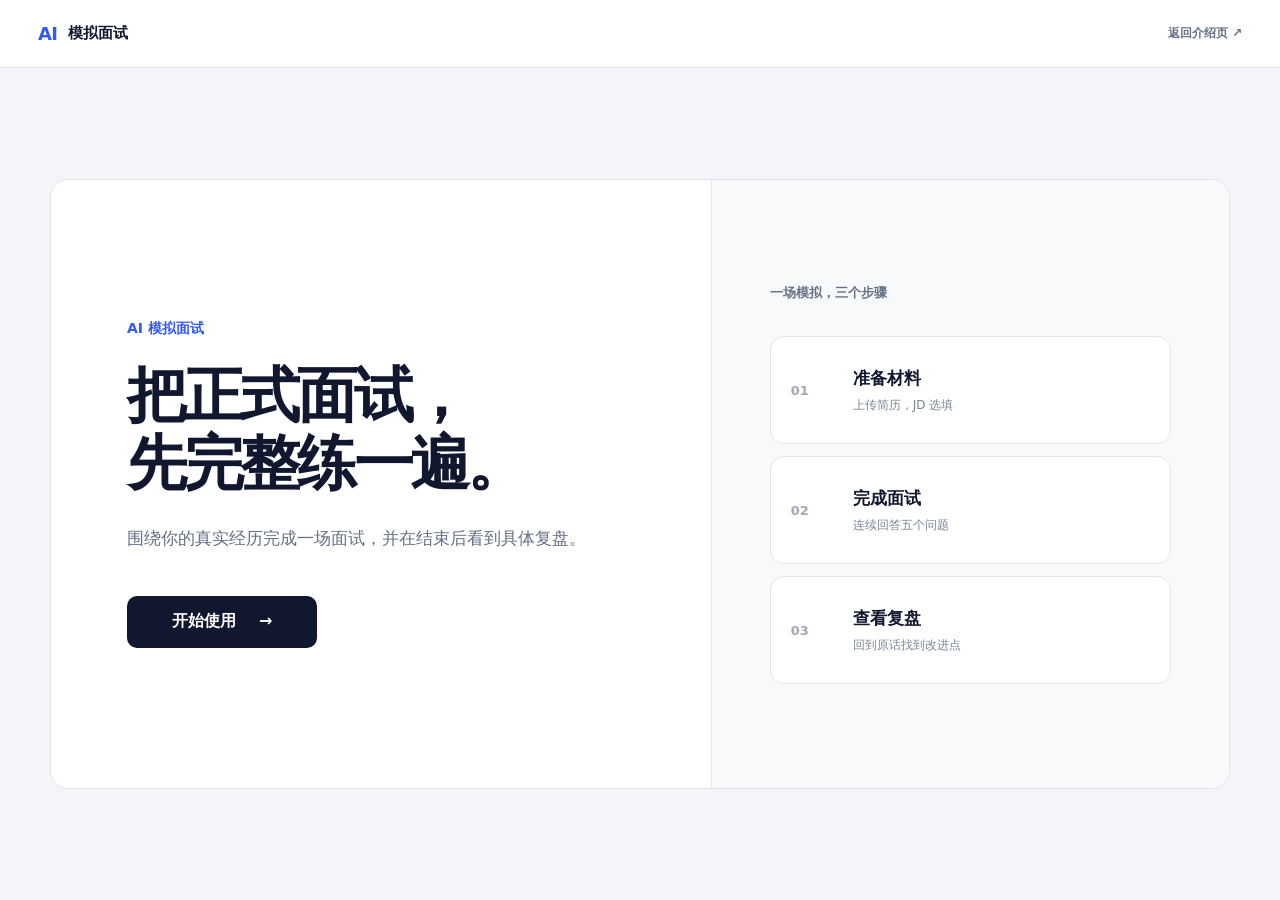
==== app.html @ bf330c77 "Add live Doubao voice interview" ====
<!doctype html>
<html lang="zh-CN">
<head>
  <meta charset="UTF-8" />
  <meta name="viewport" content="width=device-width, initial-scale=1.0" />
  <meta name="description" content="上传简历，完成一场轻量 AI 模拟面试，并获得基于回答原话的复盘。" />
  <title>开始模拟面试｜AI 模拟面试</title>
  <link rel="icon" type="image/png" href="design-assets/app-icons/brand-eye-image2-v1.png" />
  <link rel="stylesheet" href="app.css?v=20260806-6" />
</head>
<body>
  <main class="app-shell" data-stage="home">
    <header class="app-header">
      <a class="app-brand" href="index.html"><span class="brand-ai">AI</span>模拟面试</a>
      <div class="stage-progress" aria-label="面试流程">
        <span class="is-active" data-progress="prepare"><i>1</i>准备材料</span>
        <b></b><span data-progress="interview"><i>2</i>开始面试</span>
        <b></b><span data-progress="report"><i>3</i>查看复盘</span>
      </div>
      <a class="header-exit" href="index.html">返回介绍页 ↗</a>
    </header>

    <section class="app-stage home-stage is-active" id="home-stage" aria-labelledby="home-title">
      <div class="home-workspace">
        <div class="home-copy">
          <p class="home-eyebrow">AI 模拟面试</p>
          <h1 id="home-title">把正式面试，<br />先完整练一遍。</h1>
          <p>围绕你的真实经历完成一场面试，并在结束后看到具体复盘。</p>
          <button class="home-primary" id="enter-app" type="button">开始使用 <span>→</span></button>
        </div>
        <aside class="home-summary" aria-label="使用流程">
          <p>一场模拟，三个步骤</p>
          <ol>
            <li><b>01</b><span><strong>准备材料</strong>上传简历，JD 选填</span></li>
            <li><b>02</b><span><strong>完成面试</strong>连续回答五个问题</span></li>
            <li><b>03</b><span><strong>查看复盘</strong>回到原话找到改进点</span></li>
          </ol>
        </aside>
      </div>
    </section>

    <section class="app-stage prepare-stage" id="prepare-stage" aria-labelledby="prepare-title" hidden>
      <header class="prepare-heading">
        <p class="prepare-step">准备材料</p>
        <h1 id="prepare-title">上传简历和岗位要求</h1>
        <p>简历必传，岗位要求选传</p>
      </header>
      <div class="material-panel">
        <div class="material-row">
        <div class="material-card required" data-upload-card="resume">
          <div class="material-type resume-type" aria-hidden="true">R</div>
          <div class="material-copy"><span>必传</span><h2>你的简历</h2><p>支持 PDF、DOC、DOCX，最大 10MB</p></div>
          <label class="upload-action" for="resume-input">上传简历</label>
          <input id="resume-input" type="file" accept=".pdf,.doc,.docx" hidden />
          <div class="file-state" data-file-state="resume" hidden><strong></strong><button type="button" data-remove="resume">重新上传</button></div>
        </div>
        <div class="material-card optional" data-upload-card="jd">
          <div class="material-type jd-type" aria-hidden="true">JD</div>
          <div class="material-copy"><span>选传</span><h2>岗位要求</h2><p>没有 JD 也可以开始通用经历面试</p></div>
          <label class="upload-action secondary" for="jd-input">上传 JD</label>
          <input id="jd-input" type="file" accept=".pdf,.doc,.docx,.txt" hidden />
          <div class="file-state" data-file-state="jd" hidden><strong></strong><button type="button" data-remove="jd">重新上传</button></div>
        </div>
        </div>
        <div class="duration-note">预计 10–15 分钟 · 请按真实情况独立作答</div>
        <button class="primary-action" id="start-interview" type="button">开始我的模拟面试 <span>→</span></button>
      </div>
    </section>

    <section class="app-stage interview-stage" id="interview-stage" aria-labelledby="question-title" hidden>
      <div class="interview-topbar"><div><span class="live-dot"></span>模拟面试进行中</div><strong id="interview-clock">00:00</strong><button type="button" class="text-button" id="quit-interview">结束面试</button></div>

      <div class="interview-layout">
        <section class="camera-panel">
          <video id="camera-preview" autoplay muted playsinline></video>
          <div class="camera-fallback" id="camera-fallback"><p>镜头画面只在本地显示</p></div>
          <div class="camera-status"><span id="camera-label">摄像头待连接</span><b id="answer-clock">00:00</b></div>
        </section>

        <aside class="question-panel">
          <div class="ai-interviewer-label"><img src="design-assets/app-icons/ai-interviewer-image2-v1.png" alt="" /><b>AI 面试官</b></div>
          <div class="question-meta"><span id="question-progress">正在连接面试官</span><em id="question-kind">真实语音面试</em></div>
          <h1 id="question-title">面试官即将开始提问。</h1>
          <p class="question-hint" id="question-hint">听到问题后直接开口，面试官会根据你的回答继续追问。</p>
          <div class="voice-state" id="voice-state"><span class="voice-orb" aria-hidden="true"></span><div><b id="voice-state-title">正在建立语音连接</b><p id="voice-transcript">你的回答会在这里实时显示</p></div></div>
          <label class="answer-box voice-fallback" for="answer-input" hidden><span>你的回答</span><textarea id="answer-input" rows="5"></textarea></label>
          <div class="answer-actions">
            <button type="button" class="mic-button is-listening" id="speech-button" disabled><img class="speech-icon" src="design-assets/app-icons/waveform-image2-v1.png" alt="" />麦克风已开启</button>
            <button type="button" class="next-button" id="next-question">结束面试并查看复盘 →</button>
          </div>
        </aside>
      </div>
    </section>

    <section class="app-stage report-stage" id="report-stage" aria-labelledby="report-title" hidden>
      <header class="report-heading"><div><h1 id="report-title">本次模拟面试复盘</h1><p>产品岗位 · 面试时长 <span id="report-duration">10:00</span> · <b>✓ 已完成</b></p></div><a href="index.html">返回首页</a></header>

      <div class="report-grid">
        <section class="overall-score"><span>综合表现</span><strong id="overall-score">78</strong><em id="overall-evidence">证据等级：待生成</em></section>
        <section class="score-card"><span>表达清晰度</span><strong id="clarity-score">82</strong><p id="clarity-note">核心信息基本完整。</p></section>
        <section class="score-card"><span>经历匹配度</span><strong id="match-score">76</strong><p id="match-note">经历与岗位有连接。</p></section>
        <section class="score-card"><span>回答结构</span><strong id="structure-score">74</strong><p id="structure-note">结论可以再提前。</p></section>

        <section class="ability-card"><h2>能力维度</h2><div class="dimension-list" id="dimension-list"><p>正在整理六项能力证据…</p></div></section>

        <section class="evidence-card">
          <div class="card-title"><span>问题 2：选一个你最有代表性的项目，说说你具体负责了什么？</span></div>
          <b class="answer-caption">你的回答</b>
          <blockquote id="evidence-quote">“我在项目里主要负责……”</blockquote>
          <b class="review-caption">面试官复盘</b><p class="review-copy" id="review-copy">你的回答思路清晰，能够说明自己在项目中的核心职责。建议继续补充具体挑战和结果数据。</p>
        </section>

        <section class="summary-card good"><b>答得好的</b><p id="good-point">你说明了自己承担的主要任务。</p></section>
        <section class="summary-card improve"><b>需要补充</b><p id="improve-point">加入结果数字，让贡献更可信。</p></section>
        <section class="summary-card next"><b>下一轮先练</b><p id="next-focus">先说结论，再补充行动和结果。</p></section>
        <button class="primary-action report-restart" id="restart-interview" type="button">再练一次 →</button>
      </div>
    </section>

    <div class="modal-backdrop" id="resume-modal" hidden>
      <section class="app-modal" role="dialog" aria-modal="true" aria-labelledby="resume-modal-title">
        <div class="modal-mark"><img src="design-assets/app-icons/warning-image2-v1.png" alt="" /></div><p>还差一份必需材料</p><h2 id="resume-modal-title">请先上传你的简历</h2><span>简历决定这场面试会围绕哪些经历来问。JD 可以稍后再补。</span>
        <div><button type="button" class="modal-secondary" data-close-modal>暂不上传</button><label class="modal-primary" for="resume-input">去上传简历</label></div>
      </section>
    </div>

    <div class="modal-backdrop" id="device-modal" hidden>
      <section class="app-modal device-modal" role="dialog" aria-modal="true" aria-labelledby="device-modal-title">
        <div class="modal-mark device"><img src="design-assets/app-icons/ai-interviewer-image2-v1.png" alt="" /></div><p>进入面试前</p><h2 id="device-modal-title">确认摄像头和麦克风</h2><span id="device-message">允许浏览器使用设备后，就可以像正式面试一样开始。</span>
        <div class="device-actions"><button type="button" class="modal-primary" id="enable-device">检查并开始</button></div>
      </section>
    </div>

    <div class="generating-layer" id="generating-layer" hidden><img class="generating-image" src="design-assets/app-icons/ai-interviewer-image2-v1.png" alt="" /><p>正在从你的回答里整理复盘</p><span>先找到最影响结果的一处</span></div>
  </main>
  <script src="realtime.js?v=20260806-1"></script>
  <script src="app.js?v=20260806-7"></script>
</body>
</html>
---- app.css ----
:root {
  --paper:#fffdf8;--cream:#f7f3ea;--navy:#10172e;--muted:#68738d;
  --blue:#3159f5;--sky:#55a7ff;--violet:#6548f5;--orange:#ff713d;
  --sun:#ffca33;--green:#13b66f;--mint:#48d0a2;--line:rgba(16,23,46,.11);
  --ease:cubic-bezier(.18,.82,.22,1);
}
*{box-sizing:border-box}
html,body{margin:0;min-height:100%;font-family:"PingFang SC","Microsoft YaHei",system-ui,sans-serif;color:var(--navy);background:var(--cream)}
button,input,textarea{font:inherit}.app-shell{position:relative;min-height:100svh;overflow:hidden;background-color:var(--cream)}
.app-shell:before{content:"";position:fixed;z-index:0;inset:0;background:center/cover no-repeat;transition:opacity .6s ease}
.app-shell[data-stage=prepare]:before{background-image:url("design-assets/app-environments/preparation-environment-v1.png")}
.app-shell[data-stage=interview]:before{background-image:url("design-assets/app-environments/interview-environment-v1.png")}
.app-shell[data-stage=report]:before{background-image:url("design-assets/app-environments/report-environment-v1.png")}
.app-header{position:relative;z-index:20;width:min(94%,1320px);height:72px;margin:16px auto 0;padding:0 20px 0 24px;display:grid;grid-template-columns:1fr auto 1fr;align-items:center;border:1px solid rgba(255,255,255,.8);border-radius:24px;background:rgba(255,253,248,.9);box-shadow:0 15px 44px rgba(16,23,46,.10);backdrop-filter:blur(18px)}
.app-brand{display:flex;align-items:center;gap:11px;color:var(--navy);font-size:15px;font-weight:850;text-decoration:none}.brand-eye{position:relative;width:29px;height:20px;border:2px solid var(--navy);border-radius:50%;background:#fff}.brand-eye:after{content:"";position:absolute;left:10px;top:4px;width:8px;height:8px;border-radius:50%;background:var(--navy)}
.stage-progress{display:flex;align-items:center;gap:10px}.stage-progress span{display:flex;align-items:center;gap:7px;color:#8a92a5;font-size:12px;font-weight:750;transition:.25s ease}.stage-progress i{width:25px;height:25px;display:grid;place-items:center;border:1px solid #dfe3eb;border-radius:50%;background:#fff;font-size:10px;font-style:normal}.stage-progress b{width:54px;height:1px;background:#d8dce5}.stage-progress span.is-active{color:var(--blue)}.stage-progress span.is-active i{border-color:var(--blue);background:var(--blue);color:#fff}.header-exit{justify-self:end;color:#4f5870;font-size:12px;font-weight:750;text-decoration:none}
.app-stage{position:relative;z-index:2;width:min(92%,1220px);margin:0 auto;animation:stage-in .58s var(--ease) both}.app-stage[hidden]{display:none}.stage-kicker{margin:0;color:var(--blue);font-size:13px;font-weight:850;letter-spacing:.1em}.prepare-stage{min-height:calc(100svh - 88px);padding:74px 0 50px;display:grid;grid-template-columns:.9fr 1.1fr;align-items:center;gap:58px}.prepare-heading{padding-left:24px;transform:translateY(-22px)}.prepare-heading h1{margin:16px 0 22px;font-size:clamp(48px,4.6vw,66px);line-height:1.04;letter-spacing:-.07em}.prepare-heading>p:last-child{max-width:470px;margin:0;color:#59657c;font-size:17px;line-height:1.8}
.material-panel{padding:34px;border:1.5px solid var(--navy);border-radius:36px;background:rgba(255,253,248,.92);box-shadow:14px 16px 0 rgba(16,23,46,.10),0 30px 80px rgba(29,45,95,.12);backdrop-filter:blur(18px)}
.material-card{position:relative;min-height:130px;padding:23px 22px;display:grid;grid-template-columns:62px 1fr auto;align-items:center;gap:18px;border:1px solid var(--line);border-radius:24px;background:#fff;transition:.25s var(--ease)}.material-card:hover{transform:translateY(-2px);box-shadow:0 14px 35px rgba(35,55,105,.08)}.material-card.has-file{border-color:rgba(19,182,111,.42);background:#f7fffb}.material-icon{width:60px;height:60px;display:grid;place-items:center;border-radius:18px;font-weight:900}.resume-icon{background:linear-gradient(135deg,#e9efff,#d9e4ff);color:var(--blue);font-size:25px}.jd-icon{background:linear-gradient(135deg,#fff0e5,#ffe0d1);color:var(--orange);font-size:17px}.material-copy span{display:inline-flex;margin-bottom:5px;padding:3px 7px;border-radius:999px;background:#eaf0ff;color:var(--blue);font-size:9px;font-weight:850}.optional .material-copy span{background:#fff0e5;color:var(--orange)}.material-copy h2{margin:0 0 5px;font-size:21px}.material-copy p{margin:0;color:#81899c;font-size:12px}.upload-action{padding:11px 16px;border-radius:12px;background:var(--blue);color:#fff;font-size:12px;font-weight:800;cursor:pointer}.upload-action.secondary{border:1px solid rgba(49,89,245,.2);background:#fff;color:var(--blue)}.file-state{grid-column:2/4;align-items:center;justify-content:space-between;padding:11px 13px;border-radius:12px;background:#effaf5;color:#367158;font-size:12px}.file-state:not([hidden]){display:flex}.file-state strong{max-width:70%;overflow:hidden;text-overflow:ellipsis;white-space:nowrap}.file-state button{border:0;background:none;color:var(--blue);font-size:11px;font-weight:750;cursor:pointer}.material-join{height:36px;display:grid;grid-template-columns:1fr auto 1fr;align-items:center;gap:13px;color:#9ba2b1}.material-join i{height:1px;background:#e0e3e9}.material-join span{font-weight:800}.primary-action{width:100%;min-height:56px;margin-top:27px;border:0;border-radius:17px;background:linear-gradient(115deg,var(--blue),var(--violet));color:#fff;box-shadow:0 15px 32px rgba(49,89,245,.25);font-size:15px;font-weight:850;cursor:pointer;transition:.25s var(--ease)}.primary-action:hover{transform:translateY(-2px);box-shadow:0 19px 38px rgba(49,89,245,.31)}.primary-action span{margin-left:8px}.privacy-note{text-align:center;margin:13px 0 0;color:#8991a2;font-size:11px}
.interview-stage{min-height:calc(100svh - 88px);padding:34px 0 44px;color:#fff}.interview-topbar{height:58px;padding:0 20px;display:grid;grid-template-columns:1fr auto 1fr;align-items:center;border:1px solid rgba(255,255,255,.13);border-radius:18px;background:rgba(16,23,46,.68);backdrop-filter:blur(15px)}.interview-topbar>div{font-size:12px;font-weight:750}.live-dot{display:inline-block;width:8px;height:8px;margin-right:8px;border-radius:50%;background:var(--mint);box-shadow:0 0 0 5px rgba(72,208,162,.12)}.interview-topbar strong{font-size:18px;letter-spacing:.06em}.text-button{justify-self:end;border:0;background:none;color:#bec8df;font-size:12px;cursor:pointer}.interview-layout{margin-top:22px;display:grid;grid-template-columns:1.1fr .9fr;gap:22px}.camera-panel,.question-panel{min-height:650px;border:1px solid rgba(255,255,255,.15);border-radius:30px;overflow:hidden;backdrop-filter:blur(18px)}.camera-panel{position:relative;background:rgba(6,13,36,.76)}.camera-panel video{position:absolute;inset:0;width:100%;height:100%;object-fit:cover;transform:scaleX(-1)}.camera-fallback{position:absolute;inset:0;display:grid;place-content:center;justify-items:center;gap:20px;background:radial-gradient(circle at 50% 42%,rgba(49,89,245,.34),transparent 28%)}.camera-fallback[hidden]{display:none}.avatar-eye{position:relative;width:130px;height:88px;border:5px solid #fff;border-radius:50%;background:#fff}.avatar-eye:after{content:"";position:absolute;left:53px;top:22px;width:43px;height:43px;border-radius:50%;background:var(--navy)}.camera-fallback p{color:#aebbd7;font-size:12px}.camera-status{position:absolute;left:18px;right:18px;bottom:18px;padding:14px 17px;display:flex;justify-content:space-between;border:1px solid rgba(255,255,255,.15);border-radius:15px;background:rgba(10,19,45,.72);font-size:12px}.camera-status b{color:var(--sun)}.question-panel{padding:35px;background:rgba(255,253,248,.96);color:var(--navy)}.question-meta{display:flex;align-items:center;justify-content:space-between}.question-meta span{padding:7px 10px;border-radius:9px;background:#eaf0ff;color:var(--blue);font-size:11px;font-weight:800}.question-meta em{color:var(--violet);font-size:11px;font-style:normal;font-weight:750}.question-panel>h1{margin:28px 0 12px;font-size:clamp(27px,2.5vw,38px);line-height:1.25;letter-spacing:-.04em}.question-hint{margin:0 0 26px;color:#7b8498;font-size:13px;line-height:1.65}.answer-box{display:block;padding:17px;border:1px solid #e0e5f0;border-radius:18px;background:#fff}.answer-box>span{display:block;margin-bottom:8px;color:#717b91;font-size:11px;font-weight:750}.answer-box textarea{width:100%;resize:none;border:0;outline:0;color:var(--navy);font-size:14px;line-height:1.7}.answer-actions{margin-top:18px;display:grid;grid-template-columns:auto 1fr;gap:12px}.mic-button,.next-button{min-height:50px;border-radius:14px;font-weight:800;cursor:pointer}.mic-button{padding:0 15px;border:1px solid #dce2ef;background:#fff;color:#536078;font-size:12px}.mic-button span{display:inline-block;width:9px;height:9px;margin-right:7px;border-radius:50%;background:var(--orange)}.mic-button.is-listening span{animation:pulse 1s infinite}.next-button{border:0;background:var(--navy);color:#fff;font-size:13px}
.report-stage{min-height:calc(100svh - 88px);padding:52px 0 70px}.report-heading{display:grid;grid-template-columns:1fr auto;align-items:end;margin-bottom:28px}.report-heading h1{margin:12px 0 0;font-size:clamp(43px,4.6vw,66px);line-height:1.04;letter-spacing:-.065em}.overall-score{width:170px;height:145px;padding:20px;display:grid;grid-template-columns:1fr auto;align-items:center;border:1.5px solid var(--navy);border-radius:27px;background:linear-gradient(135deg,var(--blue),var(--violet));color:#fff;box-shadow:9px 10px 0 rgba(16,23,46,.12)}.overall-score span{grid-column:1/3;font-size:11px}.overall-score strong{font-size:54px;line-height:1}.overall-score em{align-self:end;padding:5px 7px;border-radius:999px;background:rgba(255,255,255,.18);font-size:9px;font-style:normal}.report-grid{display:grid;grid-template-columns:repeat(3,1fr);gap:16px}.score-card,.evidence-card,.next-focus-card{border:1px solid var(--line);border-radius:24px;background:rgba(255,253,248,.92);box-shadow:0 18px 50px rgba(35,55,105,.09);backdrop-filter:blur(15px)}.score-card{padding:21px}.score-card>span{color:#788197;font-size:11px;font-weight:750}.score-card>strong{display:block;margin:8px 0 12px;font-size:37px}.score-card>div{height:7px;border-radius:99px;background:#eceff5;overflow:hidden}.score-card>div i{display:block;width:var(--score);height:100%;border-radius:inherit;background:linear-gradient(90deg,var(--blue),var(--violet))}.score-card p{margin:12px 0 0;color:#717b91;font-size:11px}.evidence-card{grid-column:1/3;padding:28px}.card-title{display:flex;justify-content:space-between}.card-title span{font-size:18px;font-weight:850}.card-title b{color:var(--green);font-size:11px}.evidence-card blockquote{margin:22px 0;padding:20px;border-left:4px solid var(--green);border-radius:0 16px 16px 0;background:#f2faf6;color:#354059;font-size:17px;line-height:1.7}.evidence-points{display:grid;grid-template-columns:1fr 1fr;gap:12px}.evidence-points p{margin:0;padding:15px;border-radius:15px}.evidence-points b,.evidence-points span{display:block}.evidence-points b{margin-bottom:5px;font-size:11px}.evidence-points span{color:#667187;font-size:12px;line-height:1.55}.evidence-points .good{background:#ecfaf4}.evidence-points .good b{color:var(--green)}.evidence-points .improve{background:#fff4ed}.evidence-points .improve b{color:var(--orange)}.next-focus-card{position:relative;grid-column:3;padding:28px;overflow:hidden;background:linear-gradient(145deg,#fff4bc,var(--paper))}.focus-number{position:absolute;right:-8px;top:-47px;color:rgba(255,202,51,.36);font-size:210px;font-weight:950;line-height:1}.next-focus-card>p,.next-focus-card>h2,.next-focus-card>.primary-action{position:relative}.next-focus-card>p{margin:0;color:#8b7014;font-size:11px;font-weight:800}.next-focus-card h2{margin:18px 0 46px;font-size:28px;line-height:1.3;letter-spacing:-.04em}.next-focus-card .primary-action{margin:0;font-size:12px}
.modal-backdrop{position:fixed;z-index:80;inset:0;display:grid;place-items:center;padding:20px;background:rgba(16,23,46,.38);backdrop-filter:blur(8px)}.modal-backdrop[hidden]{display:none}.app-modal{width:min(92vw,460px);padding:34px;border:2px solid var(--navy);border-radius:30px;background:var(--paper);box-shadow:14px 16px 0 rgba(16,23,46,.2);text-align:center;animation:modal-in .35s var(--ease) both}.modal-mark{width:54px;height:54px;margin:0 auto 18px;display:grid;place-items:center;border-radius:17px;background:var(--sun);color:var(--navy);font-size:27px;font-weight:900;transform:rotate(-4deg)}.modal-mark.device{background:var(--mint);font-size:16px}.app-modal>p{margin:0;color:var(--blue);font-size:11px;font-weight:800}.app-modal h2{margin:9px 0 12px;font-size:29px}.app-modal>span{display:block;color:#6e788d;font-size:13px;line-height:1.7}.app-modal>div:last-child{margin-top:28px;display:grid;grid-template-columns:1fr 1fr;gap:10px}.modal-primary,.modal-secondary{min-height:48px;display:grid;place-items:center;border-radius:14px;font-size:12px;font-weight:800;cursor:pointer}.modal-secondary{border:1px solid #dce1eb;background:#fff;color:#626d83}.modal-primary{border:0;background:var(--navy);color:#fff}.generating-layer{position:fixed;z-index:90;inset:0;display:grid;place-content:center;justify-items:center;background:rgba(247,243,234,.94);text-align:center}.generating-layer[hidden]{display:none}.generating-orb{position:relative;width:100px;height:100px}.generating-orb i{position:absolute;inset:0;border:3px solid var(--blue);border-radius:42% 58% 55% 45%;animation:spin 1.8s linear infinite}.generating-orb i:nth-child(2){border-color:var(--violet);animation-direction:reverse;transform:scale(.76)}.generating-orb i:nth-child(3){border-color:var(--sun);transform:scale(.48)}.generating-layer p{margin:22px 0 7px;font-size:20px;font-weight:850}.generating-layer span{color:#778197;font-size:12px}
@keyframes stage-in{from{opacity:0;transform:translateY(20px);filter:blur(4px)}}@keyframes modal-in{from{opacity:0;transform:translateY(20px) scale(.96)}}@keyframes spin{to{transform:rotate(360deg)}}@keyframes pulse{50%{box-shadow:0 0 0 8px rgba(255,113,61,.15)}}
@media(max-width:900px){.app-header{grid-template-columns:1fr auto}.stage-progress{display:none}.prepare-stage{grid-template-columns:1fr;gap:36px;padding-top:54px}.prepare-heading{padding-left:0;transform:none;text-align:center}.prepare-heading>p:last-child{margin-inline:auto}.interview-layout{grid-template-columns:1fr}.camera-panel{min-height:420px}.question-panel{min-height:0}.report-grid{grid-template-columns:1fr 1fr}.score-card:nth-of-type(3){grid-column:1/3}.evidence-card{grid-column:1/3}.next-focus-card{grid-column:1/3}}
@media(max-width:560px){.app-header{width:calc(100% - 20px);height:60px;margin-top:10px;padding-inline:14px;border-radius:19px}.app-brand{font-size:13px}.header-exit{font-size:10px}.app-stage{width:calc(100% - 28px)}.prepare-stage{padding:42px 0}.prepare-heading{text-align:left}.prepare-heading h1{font-size:44px}.material-panel{padding:18px;border-radius:26px;box-shadow:8px 9px 0 rgba(16,23,46,.1)}.material-card{padding:17px;grid-template-columns:49px 1fr;gap:13px}.material-icon{width:49px;height:49px}.upload-action{grid-column:1/3;text-align:center}.file-state{grid-column:1/3}.interview-stage{padding-top:20px}.interview-topbar{grid-template-columns:1fr auto}.interview-topbar strong{display:none}.camera-panel{min-height:320px}.question-panel{padding:24px 19px}.question-panel>h1{font-size:28px}.answer-actions{grid-template-columns:1fr}.report-stage{padding-top:38px}.report-heading{grid-template-columns:1fr}.overall-score{width:100%;height:auto;margin-top:20px;grid-template-columns:1fr auto auto;gap:10px}.overall-score span{grid-column:auto}.overall-score strong{font-size:42px}.report-grid{grid-template-columns:1fr}.score-card,.score-card:nth-of-type(3),.evidence-card,.next-focus-card{grid-column:auto}.evidence-points{grid-template-columns:1fr}.app-modal{padding:27px 22px}.app-modal>div:last-child{grid-template-columns:1fr}}
@media(prefers-reduced-motion:reduce){*{animation:none!important;transition:none!important}}

/* Product UI source of truth: preserve the accepted preparation, interview and report structures. */
.app-shell:before{opacity:.16}.app-shell[data-stage=interview]:before{opacity:.08}.app-shell[data-stage=report]:before{opacity:.12}
.app-shell[data-stage=interview]{background:#fbfaf6}.app-shell[data-stage=interview] .app-header{display:none}
.prepare-stage{min-height:calc(100svh - 88px);padding:68px 0 54px;display:block}.prepare-heading{padding:0;transform:none;text-align:center}.prepare-heading h1{margin:0;font-size:clamp(44px,4.4vw,66px);letter-spacing:-.055em}.prepare-heading p{margin:18px 0 0!important;max-width:none!important;color:#657087!important;font-size:18px!important}.material-panel{width:min(1080px,100%);margin:46px auto 0;padding:0;border:0;background:none;box-shadow:none;backdrop-filter:none}.material-row{display:grid;grid-template-columns:1fr 1fr;gap:28px}.material-card{min-height:230px;padding:32px;display:grid;grid-template-columns:64px 1fr;grid-template-rows:auto 1fr;align-items:start;border:1.5px solid rgba(49,89,245,.2);border-radius:24px;box-shadow:0 14px 34px rgba(32,51,98,.08)}.material-icon{grid-row:1;width:58px;height:58px}.material-copy{align-self:center}.material-copy span{display:none}.material-copy h2{font-size:24px}.material-copy p{font-size:12px}.upload-action{grid-column:1/3;align-self:end;display:block;padding:18px;text-align:center;border:1px solid #dce3f3;border-radius:15px;background:#fff;color:var(--blue)}.material-card.has-file .upload-action{display:none}.file-state{grid-column:1/3;align-self:end;min-height:64px;padding:17px;border:1px solid #dce3f3;background:#fff;font-size:14px}.duration-note{width:min(900px,90%);margin:36px auto 0;padding:18px;text-align:center;border:1px solid rgba(19,182,111,.22);border-radius:17px;background:rgba(236,250,244,.66);color:#4e5c75;font-size:15px}.duration-note span{margin-right:12px;color:var(--green);font-size:23px}.material-panel>.primary-action{display:block;width:min(400px,90%);margin:34px auto 0}
.interview-stage{width:min(96%,1480px);min-height:100svh;padding:20px 0 24px;color:var(--navy)}.interview-topbar{height:76px;padding:0 40px;border:0;border-bottom:1px solid #e5e7ed;border-radius:0;background:rgba(255,253,248,.96);color:var(--navy);backdrop-filter:blur(12px)}.interview-topbar strong{font-size:27px}.interview-topbar .text-button{padding:11px 18px;border:1px solid #a9b1c1;border-radius:10px;color:#4e5870}.interview-layout{margin-top:34px;grid-template-columns:2.05fr .85fr;gap:24px}.camera-panel,.question-panel{min-height:720px;border:0;border-radius:26px;box-shadow:0 12px 35px rgba(30,47,91,.09)}.camera-panel{background:#f5f7fc}.camera-fallback{background:url("design-assets/app-ui/interview-camera-placeholder-v1.png") center/cover no-repeat}.camera-fallback p{position:absolute;left:18px;bottom:18px;margin:0;padding:8px 12px;border-radius:999px;background:rgba(255,253,248,.9);color:#566178}.camera-status{background:rgba(255,253,248,.9);color:var(--navy)}.question-panel{padding:34px;background:rgba(255,253,248,.98)}.ai-interviewer-label{display:flex;align-items:center;gap:12px;margin-bottom:28px;color:var(--blue)}.ai-interviewer-label i{width:44px;height:44px;display:grid;place-items:center;border-radius:50%;background:#e9efff;font-style:normal;font-weight:900;letter-spacing:2px}.ai-interviewer-label b{font-size:21px}.question-panel>h1{margin-top:24px;font-size:clamp(28px,2.3vw,38px)}.answer-box{margin-top:26px}.answer-actions{margin-top:17px}.next-button{background:linear-gradient(115deg,var(--blue),var(--violet))}
.report-stage{width:min(94%,1450px);padding:38px 0 54px}.report-heading{align-items:start;margin-bottom:20px}.report-heading h1{margin:0;font-size:40px}.report-heading p{margin:12px 0 0;color:#58647c}.report-heading p b{color:var(--green)}.report-heading>a{padding:10px 16px;border:1px solid #d8dce6;border-radius:10px;color:var(--navy);text-decoration:none}.report-grid{grid-template-columns:1.35fr repeat(3,.9fr);gap:16px}.report-grid .overall-score{width:auto;height:176px;padding:25px;display:block;border:0;border-radius:21px;box-shadow:0 16px 34px rgba(49,89,245,.18)}.report-grid .overall-score span,.report-grid .overall-score strong,.report-grid .overall-score em{display:block}.report-grid .overall-score span{font-size:15px;font-weight:800}.report-grid .overall-score strong{margin:8px 0 4px;font-size:60px}.report-grid .overall-score em{padding:0;background:none;font-size:11px}.report-grid .score-card{height:176px;padding:25px}.report-grid .score-card>span{color:var(--navy);font-size:14px;font-weight:850}.report-grid .score-card>strong{margin:15px 0 5px;color:var(--blue);font-size:44px}.report-grid .score-card:nth-of-type(3)>strong{color:var(--violet)}.report-grid .score-card:nth-of-type(4)>strong{color:var(--orange)}.ability-card{grid-column:1;padding:22px;border:1px solid var(--line);border-radius:22px;background:rgba(255,253,248,.94);box-shadow:0 16px 42px rgba(35,55,105,.08)}.ability-card h2{margin:0 0 12px;font-size:16px}.ability-card img{display:block;width:100%;height:290px;object-fit:contain}.evidence-card{grid-column:2/5;padding:28px}.evidence-card .card-title span{font-size:19px;color:var(--navy)}.answer-caption,.review-caption{display:block;margin-top:22px;color:var(--blue);font-size:13px}.evidence-card blockquote{margin:8px 0 0;padding:0;border:0;background:none;font-size:14px}.review-caption{padding-top:18px;border-top:1px solid #e0e3e9}.review-copy{margin:8px 0 0;color:#59657b;font-size:14px;line-height:1.75}.summary-card{min-height:130px;padding:23px;border:1px solid;border-radius:20px;background:rgba(255,253,248,.94)}.summary-card b{font-size:19px}.summary-card p{margin:13px 0 0;color:#536078;font-size:12px;line-height:1.65}.summary-card.good{grid-column:1/2;border-color:rgba(19,182,111,.25)}.summary-card.good b{color:var(--green)}.summary-card.improve{grid-column:2/3;border-color:rgba(255,113,61,.25)}.summary-card.improve b{color:var(--orange)}.summary-card.next{grid-column:3/5;border-color:rgba(223,112,200,.25)}.summary-card.next b{color:#c83981}.report-restart{grid-column:2/4;margin:0}
@media(max-width:900px){.prepare-stage{padding-top:48px}.material-row{grid-template-columns:1fr}.material-card{min-height:200px}.interview-layout{grid-template-columns:1fr}.camera-panel{min-height:520px}.report-grid{grid-template-columns:1fr 1fr}.report-grid .overall-score,.report-grid .score-card{height:auto}.ability-card{grid-column:1/3}.evidence-card{grid-column:1/3}.summary-card.good{grid-column:1}.summary-card.improve{grid-column:2}.summary-card.next{grid-column:1/3}.report-restart{grid-column:1/3}}
@media(max-width:560px){.prepare-heading{text-align:center}.prepare-heading h1{font-size:39px}.prepare-heading p{font-size:15px!important}.material-panel{margin-top:32px}.material-card{min-height:188px;padding:20px}.duration-note{width:100%;font-size:12px}.interview-stage{width:calc(100% - 20px)}.interview-topbar{height:62px;padding:0 14px}.interview-topbar strong{display:block;font-size:17px}.camera-panel{min-height:300px}.question-panel{padding:23px 18px}.report-stage{width:calc(100% - 26px)}.report-heading{grid-template-columns:1fr}.report-heading h1{font-size:32px}.report-heading>a{display:none}.report-grid{grid-template-columns:1fr}.report-grid .overall-score,.report-grid .score-card,.ability-card,.evidence-card,.summary-card.good,.summary-card.improve,.summary-card.next,.report-restart{grid-column:1}.ability-card img{height:auto}}

/* Image 2 asset rule: visible icons and illustrations are raster assets, never CSS-drawn shapes. */
.brand-eye-image{width:34px;height:34px;display:block;object-fit:contain}
.material-icon{display:block;object-fit:contain;border-radius:0;background:none}
.duration-note span{display:none}
.ai-interviewer-label img{width:52px;height:52px;display:block;object-fit:contain}
.mic-button{display:inline-flex;align-items:center;justify-content:center;gap:8px}
.mic-button>span{display:none}
.speech-icon{width:27px;height:27px;display:block;object-fit:contain}
.mic-button.is-listening .speech-icon{animation:pulse-image 1s ease-in-out infinite}
.modal-mark,.modal-mark.device{width:72px;height:72px;margin:0 auto 18px;background:none;transform:none}
.modal-mark img{width:100%;height:100%;display:block;object-fit:contain}
.generating-image{width:118px;height:118px;display:block;object-fit:contain;animation:gentle-float 1.8s ease-in-out infinite}
.camera-panel:not(.has-camera) .camera-status{display:none}
@keyframes gentle-float{50%{transform:translateY(-8px)}}
@keyframes pulse-image{50%{transform:scale(1.1);opacity:.72}}

/* App shell: restrained product workspace, separated from the promotional site. */
body{background:#f3f5f8}
.app-shell{background:#f3f5f8;overflow-x:hidden;overflow-y:auto}
.app-shell:before{display:none}
.app-header{width:100%;height:68px;margin:0;padding:0 38px;border:0;border-bottom:1px solid #e2e6ed;border-radius:0;background:#fff;box-shadow:none;backdrop-filter:none}
.app-shell[data-stage=home] .stage-progress{visibility:hidden}
.brand-eye-image{width:28px;height:28px}
.brand-ai{color:var(--blue);font-size:18px;font-weight:900;letter-spacing:-.04em}
.dimension-list{display:grid;gap:8px}.dimension-list>div{padding:12px 13px;display:grid;grid-template-columns:1fr auto;align-items:center;border:1px solid #e1e5ec;border-radius:10px;background:#fff}.dimension-list span{display:grid;gap:4px}.dimension-list b{font-size:12px}.dimension-list em{color:#7c8699;font-size:10px;font-style:normal}.dimension-list strong{color:var(--blue);font-size:18px}.dimension-list>p{color:#7c8699;font-size:12px}
.header-exit{color:#667085}
.primary-action,.next-button{background:var(--blue);box-shadow:none}
.primary-action:hover{box-shadow:none}

.voice-state{min-height:245px;margin-top:28px;padding:28px;display:grid;grid-template-columns:74px 1fr;align-items:center;gap:22px;border:1px solid #dfe4ee;border-radius:18px;background:#f8faff}
.voice-orb{width:70px;height:70px;border-radius:50%;background:radial-gradient(circle at 42% 38%,#fff 0 9%,#7f91ff 10% 24%,#3159f5 25% 56%,#6548f5 57%);box-shadow:0 0 0 12px rgba(49,89,245,.08);animation:voice-breathe 1.6s ease-in-out infinite}
.voice-state b{font-size:17px}.voice-state p{max-height:120px;margin:12px 0 0;overflow:auto;color:#68738d;font-size:14px;line-height:1.75}
.voice-state.is-speaking .voice-orb{background:radial-gradient(circle at 42% 38%,#fff 0 9%,#ffd85b 10% 24%,#ff713d 25% 56%,#ffca33 57%);box-shadow:0 0 0 12px rgba(255,113,61,.09)}
.voice-state.is-error{border-color:#ffc9b5;background:#fff7f3}.voice-state.is-error .voice-orb{animation:none;background:var(--orange)}
.voice-fallback{display:none!important}.mic-button:disabled{cursor:default;opacity:1}.device-actions{grid-template-columns:1fr!important}.device-actions .modal-primary{width:100%}
@keyframes voice-breathe{50%{transform:scale(1.08);box-shadow:0 0 0 19px rgba(49,89,245,.05)}}

.home-stage{width:min(1180px,calc(100% - 64px));min-height:calc(100svh - 68px);padding:54px 0;display:grid;place-items:center}
.home-workspace{width:100%;min-height:610px;display:grid;grid-template-columns:1.12fr .88fr;border:1px solid #dfe3ea;border-radius:18px;background:#fff;overflow:hidden}
.home-copy{padding:92px 76px;display:flex;flex-direction:column;align-items:flex-start;justify-content:center}
.home-eyebrow{margin:0 0 24px;color:var(--blue);font-size:14px;font-weight:800}
.home-copy h1{margin:0;font-size:clamp(48px,4.7vw,70px);line-height:1.12;letter-spacing:-.055em}
.home-copy>p:not(.home-eyebrow){max-width:520px;margin:26px 0 0;color:#667085;font-size:17px;line-height:1.8}
.home-primary{min-width:190px;height:52px;margin-top:42px;border:0;border-radius:10px;background:var(--navy);color:#fff;font-weight:800;cursor:pointer}
.home-primary span{margin-left:18px}
.home-summary{padding:82px 58px;display:flex;flex-direction:column;justify-content:center;border-left:1px solid #e5e8ee;background:#f8f9fb}
.home-summary>p{margin:0 0 34px;color:#667085;font-size:13px;font-weight:750}
.home-summary ol{margin:0;padding:0;display:grid;gap:12px;list-style:none}
.home-summary li{min-height:108px;padding:22px 20px;display:grid;grid-template-columns:46px 1fr;align-items:center;gap:16px;border:1px solid #e0e4eb;border-radius:14px;background:#fff}
.home-summary li>b{color:#a0a8b8;font-size:13px}
.home-summary li span{display:grid;gap:7px;color:#7a8497;font-size:12px}
.home-summary li strong{color:var(--navy);font-size:17px}

.prepare-stage{width:min(1080px,calc(100% - 64px));min-height:calc(100svh - 68px);padding:64px 0 70px}
.prepare-heading{text-align:left}
.prepare-heading .prepare-step{margin:0 0 13px!important;color:var(--blue)!important;font-size:13px!important;font-weight:800}
.prepare-heading h1{font-size:42px;letter-spacing:-.04em}
.prepare-heading>p:last-child{margin-top:12px!important;color:#737d90!important;font-size:15px!important}
.material-panel{width:100%;margin-top:38px}
.material-row{gap:18px}
.material-card{min-height:222px;padding:28px;border:1px solid #dfe3eb;border-radius:16px;box-shadow:none;background:#fff}
.material-card:hover{box-shadow:none;border-color:#bfc9df}
.material-type{grid-row:1;width:60px;height:60px;display:grid;place-items:center;border-radius:14px;font-size:21px;font-weight:850}
.resume-type{background:#e8eeff;color:var(--blue)}
.jd-type{background:#fff0e8;color:var(--orange);font-size:16px}
.material-copy span{display:inline-flex;margin-bottom:7px}
.material-copy h2{font-size:22px}
.upload-action{border-color:#d9dfe9;border-radius:10px;background:#fff}
.duration-note{margin-top:22px;border:0;border-radius:10px;background:#eef8f3}
.material-panel>.primary-action{margin-top:24px;border-radius:10px}

@media(max-width:900px){.home-workspace{grid-template-columns:1fr}.home-summary{border-left:0;border-top:1px solid #e5e8ee}.home-copy,.home-summary{padding:54px}.home-stage{align-items:start}.prepare-heading{text-align:left}}
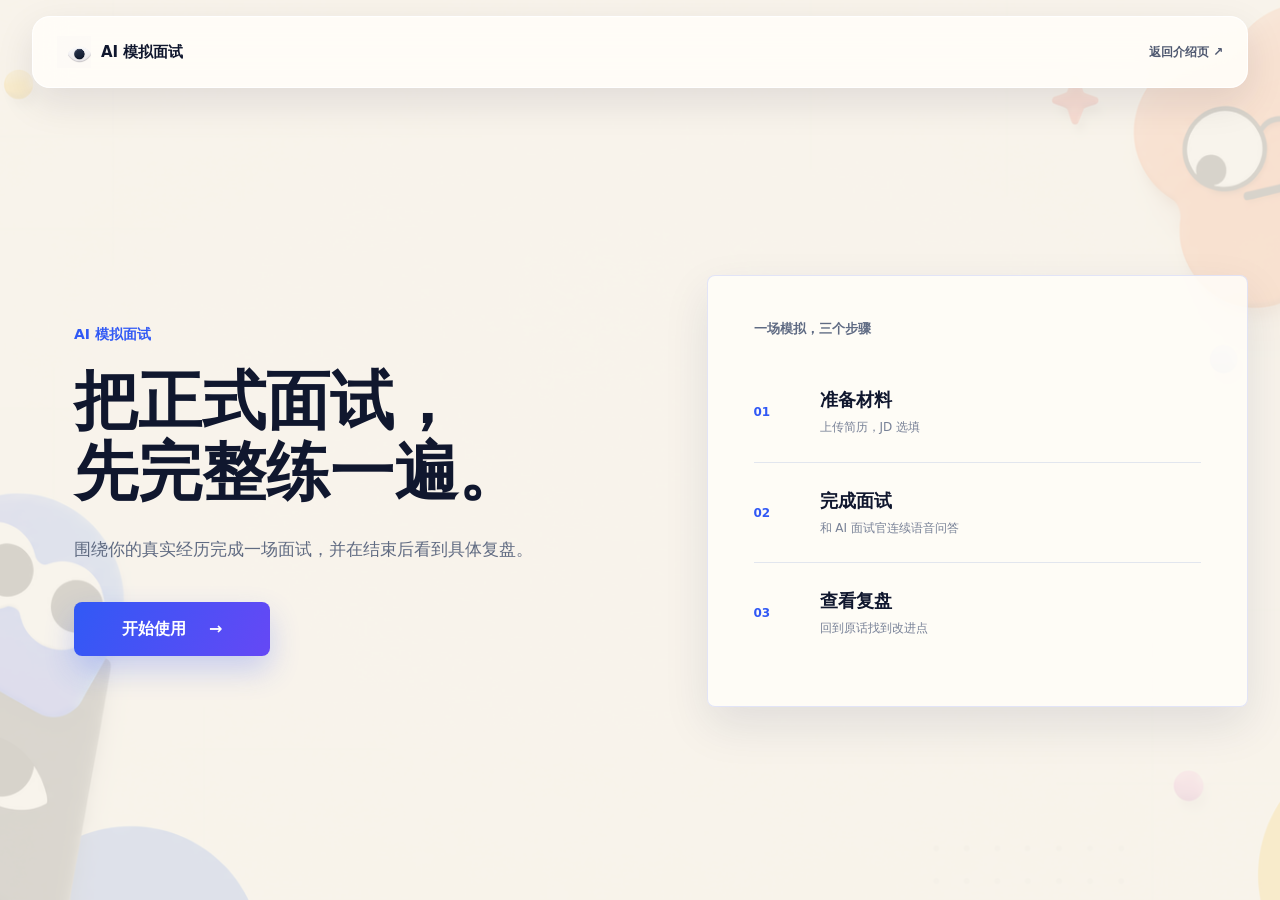
==== commit 84fa98a2: "Redesign interview app UI" ====
--- a/app.html
+++ b/app.html
@@ -6,12 +6,12 @@
   <meta name="description" content="上传简历，完成一场轻量 AI 模拟面试，并获得基于回答原话的复盘。" />
   <title>开始模拟面试｜AI 模拟面试</title>
   <link rel="icon" type="image/png" href="design-assets/app-icons/brand-eye-image2-v1.png" />
-  <link rel="stylesheet" href="app.css?v=20260806-6" />
+  <link rel="stylesheet" href="app.css?v=20260807-2" />
 </head>
 <body>
   <main class="app-shell" data-stage="home">
     <header class="app-header">
-      <a class="app-brand" href="index.html"><span class="brand-ai">AI</span>模拟面试</a>
+      <a class="app-brand" href="index.html"><img class="brand-eye-image" src="design-assets/app-icons/brand-eye-image2-v1.png" alt="" />AI 模拟面试</a>
       <div class="stage-progress" aria-label="面试流程">
         <span class="is-active" data-progress="prepare"><i>1</i>准备材料</span>
         <b></b><span data-progress="interview"><i>2</i>开始面试</span>
@@ -32,7 +32,7 @@
           <p>一场模拟，三个步骤</p>
           <ol>
             <li><b>01</b><span><strong>准备材料</strong>上传简历，JD 选填</span></li>
-            <li><b>02</b><span><strong>完成面试</strong>连续回答五个问题</span></li>
+            <li><b>02</b><span><strong>完成面试</strong>和 AI 面试官连续语音问答</span></li>
             <li><b>03</b><span><strong>查看复盘</strong>回到原话找到改进点</span></li>
           </ol>
         </aside>
@@ -42,20 +42,20 @@
     <section class="app-stage prepare-stage" id="prepare-stage" aria-labelledby="prepare-title" hidden>
       <header class="prepare-heading">
         <p class="prepare-step">准备材料</p>
-        <h1 id="prepare-title">上传简历和岗位要求</h1>
-        <p>简历必传，岗位要求选传</p>
+        <h1 id="prepare-title">开始一场完整模拟面试</h1>
+        <p>上传这次面试要用的简历和岗位要求</p>
       </header>
       <div class="material-panel">
         <div class="material-row">
         <div class="material-card required" data-upload-card="resume">
-          <div class="material-type resume-type" aria-hidden="true">R</div>
+          <img class="material-icon" src="design-assets/app-icons/resume-image2-v1.png" alt="" />
           <div class="material-copy"><span>必传</span><h2>你的简历</h2><p>支持 PDF、DOC、DOCX，最大 10MB</p></div>
           <label class="upload-action" for="resume-input">上传简历</label>
           <input id="resume-input" type="file" accept=".pdf,.doc,.docx" hidden />
           <div class="file-state" data-file-state="resume" hidden><strong></strong><button type="button" data-remove="resume">重新上传</button></div>
         </div>
         <div class="material-card optional" data-upload-card="jd">
-          <div class="material-type jd-type" aria-hidden="true">JD</div>
+          <img class="material-icon" src="design-assets/app-icons/jd-image2-v1.png" alt="" />
           <div class="material-copy"><span>选传</span><h2>岗位要求</h2><p>没有 JD 也可以开始通用经历面试</p></div>
           <label class="upload-action secondary" for="jd-input">上传 JD</label>
           <input id="jd-input" type="file" accept=".pdf,.doc,.docx,.txt" hidden />
@@ -82,37 +82,35 @@
           <div class="question-meta"><span id="question-progress">正在连接面试官</span><em id="question-kind">真实语音面试</em></div>
           <h1 id="question-title">面试官即将开始提问。</h1>
           <p class="question-hint" id="question-hint">听到问题后直接开口，面试官会根据你的回答继续追问。</p>
-          <div class="voice-state" id="voice-state"><span class="voice-orb" aria-hidden="true"></span><div><b id="voice-state-title">正在建立语音连接</b><p id="voice-transcript">你的回答会在这里实时显示</p></div></div>
-          <label class="answer-box voice-fallback" for="answer-input" hidden><span>你的回答</span><textarea id="answer-input" rows="5"></textarea></label>
+          <div class="voice-state" id="voice-state"><img class="voice-art" src="design-assets/app-icons/waveform-image2-v1.png" alt="" /><div><b id="voice-state-title">正在建立语音连接</b><p id="voice-transcript">你的回答会在这里实时显示</p></div></div>
           <div class="answer-actions">
-            <button type="button" class="mic-button is-listening" id="speech-button" disabled><img class="speech-icon" src="design-assets/app-icons/waveform-image2-v1.png" alt="" />麦克风已开启</button>
-            <button type="button" class="next-button" id="next-question">结束面试并查看复盘 →</button>
+            <div class="mic-status" aria-label="麦克风已开启"><img class="speech-icon" src="design-assets/app-icons/waveform-image2-v1.png" alt="" />麦克风已开启</div>
           </div>
         </aside>
       </div>
     </section>
 
     <section class="app-stage report-stage" id="report-stage" aria-labelledby="report-title" hidden>
-      <header class="report-heading"><div><h1 id="report-title">本次模拟面试复盘</h1><p>产品岗位 · 面试时长 <span id="report-duration">10:00</span> · <b>✓ 已完成</b></p></div><a href="index.html">返回首页</a></header>
+      <header class="report-heading"><div><h1 id="report-title">本次模拟面试复盘</h1><p><span id="report-context">等待生成</span> · 面试时长 <span id="report-duration">00:00</span> · <b>✓ 已完成</b></p></div><a href="index.html">返回首页</a></header>
 
       <div class="report-grid">
-        <section class="overall-score"><span>综合表现</span><strong id="overall-score">78</strong><em id="overall-evidence">证据等级：待生成</em></section>
-        <section class="score-card"><span>表达清晰度</span><strong id="clarity-score">82</strong><p id="clarity-note">核心信息基本完整。</p></section>
-        <section class="score-card"><span>经历匹配度</span><strong id="match-score">76</strong><p id="match-note">经历与岗位有连接。</p></section>
-        <section class="score-card"><span>回答结构</span><strong id="structure-score">74</strong><p id="structure-note">结论可以再提前。</p></section>
+        <section class="overall-score"><span>综合表现</span><strong id="overall-score">--</strong><em id="overall-evidence">证据等级：等待生成</em></section>
+        <section class="score-card"><span>表达清晰度</span><strong id="clarity-score">--</strong><p id="clarity-note">等待复盘生成</p></section>
+        <section class="score-card"><span>经历匹配度</span><strong id="match-score">--</strong><p id="match-note">等待复盘生成</p></section>
+        <section class="score-card"><span>回答结构</span><strong id="structure-score">--</strong><p id="structure-note">等待复盘生成</p></section>
 
         <section class="ability-card"><h2>能力维度</h2><div class="dimension-list" id="dimension-list"><p>正在整理六项能力证据…</p></div></section>
 
         <section class="evidence-card">
-          <div class="card-title"><span>问题 2：选一个你最有代表性的项目，说说你具体负责了什么？</span></div>
+          <div class="card-title"><span>本次面试中的回答证据</span></div>
           <b class="answer-caption">你的回答</b>
-          <blockquote id="evidence-quote">“我在项目里主要负责……”</blockquote>
-          <b class="review-caption">面试官复盘</b><p class="review-copy" id="review-copy">你的回答思路清晰，能够说明自己在项目中的核心职责。建议继续补充具体挑战和结果数据。</p>
+          <blockquote id="evidence-quote">等待复盘生成</blockquote>
+          <b class="review-caption">面试官复盘</b><p class="review-copy" id="review-copy">等待复盘生成</p>
         </section>
 
-        <section class="summary-card good"><b>答得好的</b><p id="good-point">你说明了自己承担的主要任务。</p></section>
-        <section class="summary-card improve"><b>需要补充</b><p id="improve-point">加入结果数字，让贡献更可信。</p></section>
-        <section class="summary-card next"><b>下一轮先练</b><p id="next-focus">先说结论，再补充行动和结果。</p></section>
+        <section class="summary-card good"><b>答得好的</b><p id="good-point">等待复盘生成</p></section>
+        <section class="summary-card improve"><b>需要补充</b><p id="improve-point">等待复盘生成</p></section>
+        <section class="summary-card next"><b>下一轮先练</b><p id="next-focus">等待复盘生成</p></section>
         <button class="primary-action report-restart" id="restart-interview" type="button">再练一次 →</button>
       </div>
     </section>
@@ -131,9 +129,17 @@
       </section>
     </div>
 
-    <div class="generating-layer" id="generating-layer" hidden><img class="generating-image" src="design-assets/app-icons/ai-interviewer-image2-v1.png" alt="" /><p>正在从你的回答里整理复盘</p><span>先找到最影响结果的一处</span></div>
+    <div class="generating-layer" id="generating-layer" aria-live="polite" hidden>
+      <img class="generating-image" id="generating-image" src="design-assets/characters/yellow-coach-action-v1.png" alt="" />
+      <p id="generating-title">正在从你的回答里整理复盘</p>
+      <span id="generating-message">先找到最影响结果的一处</span>
+      <div class="generating-actions" id="review-error-actions" hidden>
+        <button class="modal-primary" id="retry-review" type="button">重试生成复盘</button>
+        <button class="modal-secondary" id="return-to-prepare" type="button">返回材料页</button>
+      </div>
+    </div>
   </main>
   <script src="realtime.js?v=20260806-1"></script>
-  <script src="app.js?v=20260806-7"></script>
+  <script src="app.js?v=20260807-2"></script>
 </body>
 </html>
--- a/app.css
+++ b/app.css
@@ -1,108 +1,1419 @@
 :root {
-  --paper:#fffdf8;--cream:#f7f3ea;--navy:#10172e;--muted:#68738d;
-  --blue:#3159f5;--sky:#55a7ff;--violet:#6548f5;--orange:#ff713d;
-  --sun:#ffca33;--green:#13b66f;--mint:#48d0a2;--line:rgba(16,23,46,.11);
-  --ease:cubic-bezier(.18,.82,.22,1);
-}
-*{box-sizing:border-box}
-html,body{margin:0;min-height:100%;font-family:"PingFang SC","Microsoft YaHei",system-ui,sans-serif;color:var(--navy);background:var(--cream)}
-button,input,textarea{font:inherit}.app-shell{position:relative;min-height:100svh;overflow:hidden;background-color:var(--cream)}
-.app-shell:before{content:"";position:fixed;z-index:0;inset:0;background:center/cover no-repeat;transition:opacity .6s ease}
-.app-shell[data-stage=prepare]:before{background-image:url("design-assets/app-environments/preparation-environment-v1.png")}
-.app-shell[data-stage=interview]:before{background-image:url("design-assets/app-environments/interview-environment-v1.png")}
-.app-shell[data-stage=report]:before{background-image:url("design-assets/app-environments/report-environment-v1.png")}
-.app-header{position:relative;z-index:20;width:min(94%,1320px);height:72px;margin:16px auto 0;padding:0 20px 0 24px;display:grid;grid-template-columns:1fr auto 1fr;align-items:center;border:1px solid rgba(255,255,255,.8);border-radius:24px;background:rgba(255,253,248,.9);box-shadow:0 15px 44px rgba(16,23,46,.10);backdrop-filter:blur(18px)}
-.app-brand{display:flex;align-items:center;gap:11px;color:var(--navy);font-size:15px;font-weight:850;text-decoration:none}.brand-eye{position:relative;width:29px;height:20px;border:2px solid var(--navy);border-radius:50%;background:#fff}.brand-eye:after{content:"";position:absolute;left:10px;top:4px;width:8px;height:8px;border-radius:50%;background:var(--navy)}
-.stage-progress{display:flex;align-items:center;gap:10px}.stage-progress span{display:flex;align-items:center;gap:7px;color:#8a92a5;font-size:12px;font-weight:750;transition:.25s ease}.stage-progress i{width:25px;height:25px;display:grid;place-items:center;border:1px solid #dfe3eb;border-radius:50%;background:#fff;font-size:10px;font-style:normal}.stage-progress b{width:54px;height:1px;background:#d8dce5}.stage-progress span.is-active{color:var(--blue)}.stage-progress span.is-active i{border-color:var(--blue);background:var(--blue);color:#fff}.header-exit{justify-self:end;color:#4f5870;font-size:12px;font-weight:750;text-decoration:none}
-.app-stage{position:relative;z-index:2;width:min(92%,1220px);margin:0 auto;animation:stage-in .58s var(--ease) both}.app-stage[hidden]{display:none}.stage-kicker{margin:0;color:var(--blue);font-size:13px;font-weight:850;letter-spacing:.1em}.prepare-stage{min-height:calc(100svh - 88px);padding:74px 0 50px;display:grid;grid-template-columns:.9fr 1.1fr;align-items:center;gap:58px}.prepare-heading{padding-left:24px;transform:translateY(-22px)}.prepare-heading h1{margin:16px 0 22px;font-size:clamp(48px,4.6vw,66px);line-height:1.04;letter-spacing:-.07em}.prepare-heading>p:last-child{max-width:470px;margin:0;color:#59657c;font-size:17px;line-height:1.8}
-.material-panel{padding:34px;border:1.5px solid var(--navy);border-radius:36px;background:rgba(255,253,248,.92);box-shadow:14px 16px 0 rgba(16,23,46,.10),0 30px 80px rgba(29,45,95,.12);backdrop-filter:blur(18px)}
-.material-card{position:relative;min-height:130px;padding:23px 22px;display:grid;grid-template-columns:62px 1fr auto;align-items:center;gap:18px;border:1px solid var(--line);border-radius:24px;background:#fff;transition:.25s var(--ease)}.material-card:hover{transform:translateY(-2px);box-shadow:0 14px 35px rgba(35,55,105,.08)}.material-card.has-file{border-color:rgba(19,182,111,.42);background:#f7fffb}.material-icon{width:60px;height:60px;display:grid;place-items:center;border-radius:18px;font-weight:900}.resume-icon{background:linear-gradient(135deg,#e9efff,#d9e4ff);color:var(--blue);font-size:25px}.jd-icon{background:linear-gradient(135deg,#fff0e5,#ffe0d1);color:var(--orange);font-size:17px}.material-copy span{display:inline-flex;margin-bottom:5px;padding:3px 7px;border-radius:999px;background:#eaf0ff;color:var(--blue);font-size:9px;font-weight:850}.optional .material-copy span{background:#fff0e5;color:var(--orange)}.material-copy h2{margin:0 0 5px;font-size:21px}.material-copy p{margin:0;color:#81899c;font-size:12px}.upload-action{padding:11px 16px;border-radius:12px;background:var(--blue);color:#fff;font-size:12px;font-weight:800;cursor:pointer}.upload-action.secondary{border:1px solid rgba(49,89,245,.2);background:#fff;color:var(--blue)}.file-state{grid-column:2/4;align-items:center;justify-content:space-between;padding:11px 13px;border-radius:12px;background:#effaf5;color:#367158;font-size:12px}.file-state:not([hidden]){display:flex}.file-state strong{max-width:70%;overflow:hidden;text-overflow:ellipsis;white-space:nowrap}.file-state button{border:0;background:none;color:var(--blue);font-size:11px;font-weight:750;cursor:pointer}.material-join{height:36px;display:grid;grid-template-columns:1fr auto 1fr;align-items:center;gap:13px;color:#9ba2b1}.material-join i{height:1px;background:#e0e3e9}.material-join span{font-weight:800}.primary-action{width:100%;min-height:56px;margin-top:27px;border:0;border-radius:17px;background:linear-gradient(115deg,var(--blue),var(--violet));color:#fff;box-shadow:0 15px 32px rgba(49,89,245,.25);font-size:15px;font-weight:850;cursor:pointer;transition:.25s var(--ease)}.primary-action:hover{transform:translateY(-2px);box-shadow:0 19px 38px rgba(49,89,245,.31)}.primary-action span{margin-left:8px}.privacy-note{text-align:center;margin:13px 0 0;color:#8991a2;font-size:11px}
-.interview-stage{min-height:calc(100svh - 88px);padding:34px 0 44px;color:#fff}.interview-topbar{height:58px;padding:0 20px;display:grid;grid-template-columns:1fr auto 1fr;align-items:center;border:1px solid rgba(255,255,255,.13);border-radius:18px;background:rgba(16,23,46,.68);backdrop-filter:blur(15px)}.interview-topbar>div{font-size:12px;font-weight:750}.live-dot{display:inline-block;width:8px;height:8px;margin-right:8px;border-radius:50%;background:var(--mint);box-shadow:0 0 0 5px rgba(72,208,162,.12)}.interview-topbar strong{font-size:18px;letter-spacing:.06em}.text-button{justify-self:end;border:0;background:none;color:#bec8df;font-size:12px;cursor:pointer}.interview-layout{margin-top:22px;display:grid;grid-template-columns:1.1fr .9fr;gap:22px}.camera-panel,.question-panel{min-height:650px;border:1px solid rgba(255,255,255,.15);border-radius:30px;overflow:hidden;backdrop-filter:blur(18px)}.camera-panel{position:relative;background:rgba(6,13,36,.76)}.camera-panel video{position:absolute;inset:0;width:100%;height:100%;object-fit:cover;transform:scaleX(-1)}.camera-fallback{position:absolute;inset:0;display:grid;place-content:center;justify-items:center;gap:20px;background:radial-gradient(circle at 50% 42%,rgba(49,89,245,.34),transparent 28%)}.camera-fallback[hidden]{display:none}.avatar-eye{position:relative;width:130px;height:88px;border:5px solid #fff;border-radius:50%;background:#fff}.avatar-eye:after{content:"";position:absolute;left:53px;top:22px;width:43px;height:43px;border-radius:50%;background:var(--navy)}.camera-fallback p{color:#aebbd7;font-size:12px}.camera-status{position:absolute;left:18px;right:18px;bottom:18px;padding:14px 17px;display:flex;justify-content:space-between;border:1px solid rgba(255,255,255,.15);border-radius:15px;background:rgba(10,19,45,.72);font-size:12px}.camera-status b{color:var(--sun)}.question-panel{padding:35px;background:rgba(255,253,248,.96);color:var(--navy)}.question-meta{display:flex;align-items:center;justify-content:space-between}.question-meta span{padding:7px 10px;border-radius:9px;background:#eaf0ff;color:var(--blue);font-size:11px;font-weight:800}.question-meta em{color:var(--violet);font-size:11px;font-style:normal;font-weight:750}.question-panel>h1{margin:28px 0 12px;font-size:clamp(27px,2.5vw,38px);line-height:1.25;letter-spacing:-.04em}.question-hint{margin:0 0 26px;color:#7b8498;font-size:13px;line-height:1.65}.answer-box{display:block;padding:17px;border:1px solid #e0e5f0;border-radius:18px;background:#fff}.answer-box>span{display:block;margin-bottom:8px;color:#717b91;font-size:11px;font-weight:750}.answer-box textarea{width:100%;resize:none;border:0;outline:0;color:var(--navy);font-size:14px;line-height:1.7}.answer-actions{margin-top:18px;display:grid;grid-template-columns:auto 1fr;gap:12px}.mic-button,.next-button{min-height:50px;border-radius:14px;font-weight:800;cursor:pointer}.mic-button{padding:0 15px;border:1px solid #dce2ef;background:#fff;color:#536078;font-size:12px}.mic-button span{display:inline-block;width:9px;height:9px;margin-right:7px;border-radius:50%;background:var(--orange)}.mic-button.is-listening span{animation:pulse 1s infinite}.next-button{border:0;background:var(--navy);color:#fff;font-size:13px}
-.report-stage{min-height:calc(100svh - 88px);padding:52px 0 70px}.report-heading{display:grid;grid-template-columns:1fr auto;align-items:end;margin-bottom:28px}.report-heading h1{margin:12px 0 0;font-size:clamp(43px,4.6vw,66px);line-height:1.04;letter-spacing:-.065em}.overall-score{width:170px;height:145px;padding:20px;display:grid;grid-template-columns:1fr auto;align-items:center;border:1.5px solid var(--navy);border-radius:27px;background:linear-gradient(135deg,var(--blue),var(--violet));color:#fff;box-shadow:9px 10px 0 rgba(16,23,46,.12)}.overall-score span{grid-column:1/3;font-size:11px}.overall-score strong{font-size:54px;line-height:1}.overall-score em{align-self:end;padding:5px 7px;border-radius:999px;background:rgba(255,255,255,.18);font-size:9px;font-style:normal}.report-grid{display:grid;grid-template-columns:repeat(3,1fr);gap:16px}.score-card,.evidence-card,.next-focus-card{border:1px solid var(--line);border-radius:24px;background:rgba(255,253,248,.92);box-shadow:0 18px 50px rgba(35,55,105,.09);backdrop-filter:blur(15px)}.score-card{padding:21px}.score-card>span{color:#788197;font-size:11px;font-weight:750}.score-card>strong{display:block;margin:8px 0 12px;font-size:37px}.score-card>div{height:7px;border-radius:99px;background:#eceff5;overflow:hidden}.score-card>div i{display:block;width:var(--score);height:100%;border-radius:inherit;background:linear-gradient(90deg,var(--blue),var(--violet))}.score-card p{margin:12px 0 0;color:#717b91;font-size:11px}.evidence-card{grid-column:1/3;padding:28px}.card-title{display:flex;justify-content:space-between}.card-title span{font-size:18px;font-weight:850}.card-title b{color:var(--green);font-size:11px}.evidence-card blockquote{margin:22px 0;padding:20px;border-left:4px solid var(--green);border-radius:0 16px 16px 0;background:#f2faf6;color:#354059;font-size:17px;line-height:1.7}.evidence-points{display:grid;grid-template-columns:1fr 1fr;gap:12px}.evidence-points p{margin:0;padding:15px;border-radius:15px}.evidence-points b,.evidence-points span{display:block}.evidence-points b{margin-bottom:5px;font-size:11px}.evidence-points span{color:#667187;font-size:12px;line-height:1.55}.evidence-points .good{background:#ecfaf4}.evidence-points .good b{color:var(--green)}.evidence-points .improve{background:#fff4ed}.evidence-points .improve b{color:var(--orange)}.next-focus-card{position:relative;grid-column:3;padding:28px;overflow:hidden;background:linear-gradient(145deg,#fff4bc,var(--paper))}.focus-number{position:absolute;right:-8px;top:-47px;color:rgba(255,202,51,.36);font-size:210px;font-weight:950;line-height:1}.next-focus-card>p,.next-focus-card>h2,.next-focus-card>.primary-action{position:relative}.next-focus-card>p{margin:0;color:#8b7014;font-size:11px;font-weight:800}.next-focus-card h2{margin:18px 0 46px;font-size:28px;line-height:1.3;letter-spacing:-.04em}.next-focus-card .primary-action{margin:0;font-size:12px}
-.modal-backdrop{position:fixed;z-index:80;inset:0;display:grid;place-items:center;padding:20px;background:rgba(16,23,46,.38);backdrop-filter:blur(8px)}.modal-backdrop[hidden]{display:none}.app-modal{width:min(92vw,460px);padding:34px;border:2px solid var(--navy);border-radius:30px;background:var(--paper);box-shadow:14px 16px 0 rgba(16,23,46,.2);text-align:center;animation:modal-in .35s var(--ease) both}.modal-mark{width:54px;height:54px;margin:0 auto 18px;display:grid;place-items:center;border-radius:17px;background:var(--sun);color:var(--navy);font-size:27px;font-weight:900;transform:rotate(-4deg)}.modal-mark.device{background:var(--mint);font-size:16px}.app-modal>p{margin:0;color:var(--blue);font-size:11px;font-weight:800}.app-modal h2{margin:9px 0 12px;font-size:29px}.app-modal>span{display:block;color:#6e788d;font-size:13px;line-height:1.7}.app-modal>div:last-child{margin-top:28px;display:grid;grid-template-columns:1fr 1fr;gap:10px}.modal-primary,.modal-secondary{min-height:48px;display:grid;place-items:center;border-radius:14px;font-size:12px;font-weight:800;cursor:pointer}.modal-secondary{border:1px solid #dce1eb;background:#fff;color:#626d83}.modal-primary{border:0;background:var(--navy);color:#fff}.generating-layer{position:fixed;z-index:90;inset:0;display:grid;place-content:center;justify-items:center;background:rgba(247,243,234,.94);text-align:center}.generating-layer[hidden]{display:none}.generating-orb{position:relative;width:100px;height:100px}.generating-orb i{position:absolute;inset:0;border:3px solid var(--blue);border-radius:42% 58% 55% 45%;animation:spin 1.8s linear infinite}.generating-orb i:nth-child(2){border-color:var(--violet);animation-direction:reverse;transform:scale(.76)}.generating-orb i:nth-child(3){border-color:var(--sun);transform:scale(.48)}.generating-layer p{margin:22px 0 7px;font-size:20px;font-weight:850}.generating-layer span{color:#778197;font-size:12px}
-@keyframes stage-in{from{opacity:0;transform:translateY(20px);filter:blur(4px)}}@keyframes modal-in{from{opacity:0;transform:translateY(20px) scale(.96)}}@keyframes spin{to{transform:rotate(360deg)}}@keyframes pulse{50%{box-shadow:0 0 0 8px rgba(255,113,61,.15)}}
-@media(max-width:900px){.app-header{grid-template-columns:1fr auto}.stage-progress{display:none}.prepare-stage{grid-template-columns:1fr;gap:36px;padding-top:54px}.prepare-heading{padding-left:0;transform:none;text-align:center}.prepare-heading>p:last-child{margin-inline:auto}.interview-layout{grid-template-columns:1fr}.camera-panel{min-height:420px}.question-panel{min-height:0}.report-grid{grid-template-columns:1fr 1fr}.score-card:nth-of-type(3){grid-column:1/3}.evidence-card{grid-column:1/3}.next-focus-card{grid-column:1/3}}
-@media(max-width:560px){.app-header{width:calc(100% - 20px);height:60px;margin-top:10px;padding-inline:14px;border-radius:19px}.app-brand{font-size:13px}.header-exit{font-size:10px}.app-stage{width:calc(100% - 28px)}.prepare-stage{padding:42px 0}.prepare-heading{text-align:left}.prepare-heading h1{font-size:44px}.material-panel{padding:18px;border-radius:26px;box-shadow:8px 9px 0 rgba(16,23,46,.1)}.material-card{padding:17px;grid-template-columns:49px 1fr;gap:13px}.material-icon{width:49px;height:49px}.upload-action{grid-column:1/3;text-align:center}.file-state{grid-column:1/3}.interview-stage{padding-top:20px}.interview-topbar{grid-template-columns:1fr auto}.interview-topbar strong{display:none}.camera-panel{min-height:320px}.question-panel{padding:24px 19px}.question-panel>h1{font-size:28px}.answer-actions{grid-template-columns:1fr}.report-stage{padding-top:38px}.report-heading{grid-template-columns:1fr}.overall-score{width:100%;height:auto;margin-top:20px;grid-template-columns:1fr auto auto;gap:10px}.overall-score span{grid-column:auto}.overall-score strong{font-size:42px}.report-grid{grid-template-columns:1fr}.score-card,.score-card:nth-of-type(3),.evidence-card,.next-focus-card{grid-column:auto}.evidence-points{grid-template-columns:1fr}.app-modal{padding:27px 22px}.app-modal>div:last-child{grid-template-columns:1fr}}
-@media(prefers-reduced-motion:reduce){*{animation:none!important;transition:none!important}}
-
-/* Product UI source of truth: preserve the accepted preparation, interview and report structures. */
-.app-shell:before{opacity:.16}.app-shell[data-stage=interview]:before{opacity:.08}.app-shell[data-stage=report]:before{opacity:.12}
-.app-shell[data-stage=interview]{background:#fbfaf6}.app-shell[data-stage=interview] .app-header{display:none}
-.prepare-stage{min-height:calc(100svh - 88px);padding:68px 0 54px;display:block}.prepare-heading{padding:0;transform:none;text-align:center}.prepare-heading h1{margin:0;font-size:clamp(44px,4.4vw,66px);letter-spacing:-.055em}.prepare-heading p{margin:18px 0 0!important;max-width:none!important;color:#657087!important;font-size:18px!important}.material-panel{width:min(1080px,100%);margin:46px auto 0;padding:0;border:0;background:none;box-shadow:none;backdrop-filter:none}.material-row{display:grid;grid-template-columns:1fr 1fr;gap:28px}.material-card{min-height:230px;padding:32px;display:grid;grid-template-columns:64px 1fr;grid-template-rows:auto 1fr;align-items:start;border:1.5px solid rgba(49,89,245,.2);border-radius:24px;box-shadow:0 14px 34px rgba(32,51,98,.08)}.material-icon{grid-row:1;width:58px;height:58px}.material-copy{align-self:center}.material-copy span{display:none}.material-copy h2{font-size:24px}.material-copy p{font-size:12px}.upload-action{grid-column:1/3;align-self:end;display:block;padding:18px;text-align:center;border:1px solid #dce3f3;border-radius:15px;background:#fff;color:var(--blue)}.material-card.has-file .upload-action{display:none}.file-state{grid-column:1/3;align-self:end;min-height:64px;padding:17px;border:1px solid #dce3f3;background:#fff;font-size:14px}.duration-note{width:min(900px,90%);margin:36px auto 0;padding:18px;text-align:center;border:1px solid rgba(19,182,111,.22);border-radius:17px;background:rgba(236,250,244,.66);color:#4e5c75;font-size:15px}.duration-note span{margin-right:12px;color:var(--green);font-size:23px}.material-panel>.primary-action{display:block;width:min(400px,90%);margin:34px auto 0}
-.interview-stage{width:min(96%,1480px);min-height:100svh;padding:20px 0 24px;color:var(--navy)}.interview-topbar{height:76px;padding:0 40px;border:0;border-bottom:1px solid #e5e7ed;border-radius:0;background:rgba(255,253,248,.96);color:var(--navy);backdrop-filter:blur(12px)}.interview-topbar strong{font-size:27px}.interview-topbar .text-button{padding:11px 18px;border:1px solid #a9b1c1;border-radius:10px;color:#4e5870}.interview-layout{margin-top:34px;grid-template-columns:2.05fr .85fr;gap:24px}.camera-panel,.question-panel{min-height:720px;border:0;border-radius:26px;box-shadow:0 12px 35px rgba(30,47,91,.09)}.camera-panel{background:#f5f7fc}.camera-fallback{background:url("design-assets/app-ui/interview-camera-placeholder-v1.png") center/cover no-repeat}.camera-fallback p{position:absolute;left:18px;bottom:18px;margin:0;padding:8px 12px;border-radius:999px;background:rgba(255,253,248,.9);color:#566178}.camera-status{background:rgba(255,253,248,.9);color:var(--navy)}.question-panel{padding:34px;background:rgba(255,253,248,.98)}.ai-interviewer-label{display:flex;align-items:center;gap:12px;margin-bottom:28px;color:var(--blue)}.ai-interviewer-label i{width:44px;height:44px;display:grid;place-items:center;border-radius:50%;background:#e9efff;font-style:normal;font-weight:900;letter-spacing:2px}.ai-interviewer-label b{font-size:21px}.question-panel>h1{margin-top:24px;font-size:clamp(28px,2.3vw,38px)}.answer-box{margin-top:26px}.answer-actions{margin-top:17px}.next-button{background:linear-gradient(115deg,var(--blue),var(--violet))}
-.report-stage{width:min(94%,1450px);padding:38px 0 54px}.report-heading{align-items:start;margin-bottom:20px}.report-heading h1{margin:0;font-size:40px}.report-heading p{margin:12px 0 0;color:#58647c}.report-heading p b{color:var(--green)}.report-heading>a{padding:10px 16px;border:1px solid #d8dce6;border-radius:10px;color:var(--navy);text-decoration:none}.report-grid{grid-template-columns:1.35fr repeat(3,.9fr);gap:16px}.report-grid .overall-score{width:auto;height:176px;padding:25px;display:block;border:0;border-radius:21px;box-shadow:0 16px 34px rgba(49,89,245,.18)}.report-grid .overall-score span,.report-grid .overall-score strong,.report-grid .overall-score em{display:block}.report-grid .overall-score span{font-size:15px;font-weight:800}.report-grid .overall-score strong{margin:8px 0 4px;font-size:60px}.report-grid .overall-score em{padding:0;background:none;font-size:11px}.report-grid .score-card{height:176px;padding:25px}.report-grid .score-card>span{color:var(--navy);font-size:14px;font-weight:850}.report-grid .score-card>strong{margin:15px 0 5px;color:var(--blue);font-size:44px}.report-grid .score-card:nth-of-type(3)>strong{color:var(--violet)}.report-grid .score-card:nth-of-type(4)>strong{color:var(--orange)}.ability-card{grid-column:1;padding:22px;border:1px solid var(--line);border-radius:22px;background:rgba(255,253,248,.94);box-shadow:0 16px 42px rgba(35,55,105,.08)}.ability-card h2{margin:0 0 12px;font-size:16px}.ability-card img{display:block;width:100%;height:290px;object-fit:contain}.evidence-card{grid-column:2/5;padding:28px}.evidence-card .card-title span{font-size:19px;color:var(--navy)}.answer-caption,.review-caption{display:block;margin-top:22px;color:var(--blue);font-size:13px}.evidence-card blockquote{margin:8px 0 0;padding:0;border:0;background:none;font-size:14px}.review-caption{padding-top:18px;border-top:1px solid #e0e3e9}.review-copy{margin:8px 0 0;color:#59657b;font-size:14px;line-height:1.75}.summary-card{min-height:130px;padding:23px;border:1px solid;border-radius:20px;background:rgba(255,253,248,.94)}.summary-card b{font-size:19px}.summary-card p{margin:13px 0 0;color:#536078;font-size:12px;line-height:1.65}.summary-card.good{grid-column:1/2;border-color:rgba(19,182,111,.25)}.summary-card.good b{color:var(--green)}.summary-card.improve{grid-column:2/3;border-color:rgba(255,113,61,.25)}.summary-card.improve b{color:var(--orange)}.summary-card.next{grid-column:3/5;border-color:rgba(223,112,200,.25)}.summary-card.next b{color:#c83981}.report-restart{grid-column:2/4;margin:0}
-@media(max-width:900px){.prepare-stage{padding-top:48px}.material-row{grid-template-columns:1fr}.material-card{min-height:200px}.interview-layout{grid-template-columns:1fr}.camera-panel{min-height:520px}.report-grid{grid-template-columns:1fr 1fr}.report-grid .overall-score,.report-grid .score-card{height:auto}.ability-card{grid-column:1/3}.evidence-card{grid-column:1/3}.summary-card.good{grid-column:1}.summary-card.improve{grid-column:2}.summary-card.next{grid-column:1/3}.report-restart{grid-column:1/3}}
-@media(max-width:560px){.prepare-heading{text-align:center}.prepare-heading h1{font-size:39px}.prepare-heading p{font-size:15px!important}.material-panel{margin-top:32px}.material-card{min-height:188px;padding:20px}.duration-note{width:100%;font-size:12px}.interview-stage{width:calc(100% - 20px)}.interview-topbar{height:62px;padding:0 14px}.interview-topbar strong{display:block;font-size:17px}.camera-panel{min-height:300px}.question-panel{padding:23px 18px}.report-stage{width:calc(100% - 26px)}.report-heading{grid-template-columns:1fr}.report-heading h1{font-size:32px}.report-heading>a{display:none}.report-grid{grid-template-columns:1fr}.report-grid .overall-score,.report-grid .score-card,.ability-card,.evidence-card,.summary-card.good,.summary-card.improve,.summary-card.next,.report-restart{grid-column:1}.ability-card img{height:auto}}
-
-/* Image 2 asset rule: visible icons and illustrations are raster assets, never CSS-drawn shapes. */
-.brand-eye-image{width:34px;height:34px;display:block;object-fit:contain}
-.material-icon{display:block;object-fit:contain;border-radius:0;background:none}
-.duration-note span{display:none}
-.ai-interviewer-label img{width:52px;height:52px;display:block;object-fit:contain}
-.mic-button{display:inline-flex;align-items:center;justify-content:center;gap:8px}
-.mic-button>span{display:none}
-.speech-icon{width:27px;height:27px;display:block;object-fit:contain}
-.mic-button.is-listening .speech-icon{animation:pulse-image 1s ease-in-out infinite}
-.modal-mark,.modal-mark.device{width:72px;height:72px;margin:0 auto 18px;background:none;transform:none}
-.modal-mark img{width:100%;height:100%;display:block;object-fit:contain}
-.generating-image{width:118px;height:118px;display:block;object-fit:contain;animation:gentle-float 1.8s ease-in-out infinite}
-.camera-panel:not(.has-camera) .camera-status{display:none}
-@keyframes gentle-float{50%{transform:translateY(-8px)}}
-@keyframes pulse-image{50%{transform:scale(1.1);opacity:.72}}
-
-/* App shell: restrained product workspace, separated from the promotional site. */
-body{background:#f3f5f8}
-.app-shell{background:#f3f5f8;overflow-x:hidden;overflow-y:auto}
-.app-shell:before{display:none}
-.app-header{width:100%;height:68px;margin:0;padding:0 38px;border:0;border-bottom:1px solid #e2e6ed;border-radius:0;background:#fff;box-shadow:none;backdrop-filter:none}
-.app-shell[data-stage=home] .stage-progress{visibility:hidden}
-.brand-eye-image{width:28px;height:28px}
-.brand-ai{color:var(--blue);font-size:18px;font-weight:900;letter-spacing:-.04em}
-.dimension-list{display:grid;gap:8px}.dimension-list>div{padding:12px 13px;display:grid;grid-template-columns:1fr auto;align-items:center;border:1px solid #e1e5ec;border-radius:10px;background:#fff}.dimension-list span{display:grid;gap:4px}.dimension-list b{font-size:12px}.dimension-list em{color:#7c8699;font-size:10px;font-style:normal}.dimension-list strong{color:var(--blue);font-size:18px}.dimension-list>p{color:#7c8699;font-size:12px}
-.header-exit{color:#667085}
-.primary-action,.next-button{background:var(--blue);box-shadow:none}
-.primary-action:hover{box-shadow:none}
-
-.voice-state{min-height:245px;margin-top:28px;padding:28px;display:grid;grid-template-columns:74px 1fr;align-items:center;gap:22px;border:1px solid #dfe4ee;border-radius:18px;background:#f8faff}
-.voice-orb{width:70px;height:70px;border-radius:50%;background:radial-gradient(circle at 42% 38%,#fff 0 9%,#7f91ff 10% 24%,#3159f5 25% 56%,#6548f5 57%);box-shadow:0 0 0 12px rgba(49,89,245,.08);animation:voice-breathe 1.6s ease-in-out infinite}
-.voice-state b{font-size:17px}.voice-state p{max-height:120px;margin:12px 0 0;overflow:auto;color:#68738d;font-size:14px;line-height:1.75}
-.voice-state.is-speaking .voice-orb{background:radial-gradient(circle at 42% 38%,#fff 0 9%,#ffd85b 10% 24%,#ff713d 25% 56%,#ffca33 57%);box-shadow:0 0 0 12px rgba(255,113,61,.09)}
-.voice-state.is-error{border-color:#ffc9b5;background:#fff7f3}.voice-state.is-error .voice-orb{animation:none;background:var(--orange)}
-.voice-fallback{display:none!important}.mic-button:disabled{cursor:default;opacity:1}.device-actions{grid-template-columns:1fr!important}.device-actions .modal-primary{width:100%}
-@keyframes voice-breathe{50%{transform:scale(1.08);box-shadow:0 0 0 19px rgba(49,89,245,.05)}}
-
-.home-stage{width:min(1180px,calc(100% - 64px));min-height:calc(100svh - 68px);padding:54px 0;display:grid;place-items:center}
-.home-workspace{width:100%;min-height:610px;display:grid;grid-template-columns:1.12fr .88fr;border:1px solid #dfe3ea;border-radius:18px;background:#fff;overflow:hidden}
-.home-copy{padding:92px 76px;display:flex;flex-direction:column;align-items:flex-start;justify-content:center}
-.home-eyebrow{margin:0 0 24px;color:var(--blue);font-size:14px;font-weight:800}
-.home-copy h1{margin:0;font-size:clamp(48px,4.7vw,70px);line-height:1.12;letter-spacing:-.055em}
-.home-copy>p:not(.home-eyebrow){max-width:520px;margin:26px 0 0;color:#667085;font-size:17px;line-height:1.8}
-.home-primary{min-width:190px;height:52px;margin-top:42px;border:0;border-radius:10px;background:var(--navy);color:#fff;font-weight:800;cursor:pointer}
-.home-primary span{margin-left:18px}
-.home-summary{padding:82px 58px;display:flex;flex-direction:column;justify-content:center;border-left:1px solid #e5e8ee;background:#f8f9fb}
-.home-summary>p{margin:0 0 34px;color:#667085;font-size:13px;font-weight:750}
-.home-summary ol{margin:0;padding:0;display:grid;gap:12px;list-style:none}
-.home-summary li{min-height:108px;padding:22px 20px;display:grid;grid-template-columns:46px 1fr;align-items:center;gap:16px;border:1px solid #e0e4eb;border-radius:14px;background:#fff}
-.home-summary li>b{color:#a0a8b8;font-size:13px}
-.home-summary li span{display:grid;gap:7px;color:#7a8497;font-size:12px}
-.home-summary li strong{color:var(--navy);font-size:17px}
-
-.prepare-stage{width:min(1080px,calc(100% - 64px));min-height:calc(100svh - 68px);padding:64px 0 70px}
-.prepare-heading{text-align:left}
-.prepare-heading .prepare-step{margin:0 0 13px!important;color:var(--blue)!important;font-size:13px!important;font-weight:800}
-.prepare-heading h1{font-size:42px;letter-spacing:-.04em}
-.prepare-heading>p:last-child{margin-top:12px!important;color:#737d90!important;font-size:15px!important}
-.material-panel{width:100%;margin-top:38px}
-.material-row{gap:18px}
-.material-card{min-height:222px;padding:28px;border:1px solid #dfe3eb;border-radius:16px;box-shadow:none;background:#fff}
-.material-card:hover{box-shadow:none;border-color:#bfc9df}
-.material-type{grid-row:1;width:60px;height:60px;display:grid;place-items:center;border-radius:14px;font-size:21px;font-weight:850}
-.resume-type{background:#e8eeff;color:var(--blue)}
-.jd-type{background:#fff0e8;color:var(--orange);font-size:16px}
-.material-copy span{display:inline-flex;margin-bottom:7px}
-.material-copy h2{font-size:22px}
-.upload-action{border-color:#d9dfe9;border-radius:10px;background:#fff}
-.duration-note{margin-top:22px;border:0;border-radius:10px;background:#eef8f3}
-.material-panel>.primary-action{margin-top:24px;border-radius:10px}
-
-@media(max-width:900px){.home-workspace{grid-template-columns:1fr}.home-summary{border-left:0;border-top:1px solid #e5e8ee}.home-copy,.home-summary{padding:54px}.home-stage{align-items:start}.prepare-heading{text-align:left}}
+  --paper: #fffdf8;
+  --cream: #f7f3ea;
+  --navy: #10172e;
+  --muted: #68738d;
+  --blue: #3159f5;
+  --sky: #55a7ff;
+  --violet: #6548f5;
+  --orange: #ff713d;
+  --coral: #ff6656;
+  --sun: #ffca33;
+  --green: #13b66f;
+  --mint: #48d0a2;
+  --line: rgba(16, 23, 46, 0.12);
+  --shadow: 0 18px 46px rgba(24, 38, 79, 0.1);
+  --ease: cubic-bezier(0.18, 0.82, 0.22, 1);
+}
+
+* {
+  box-sizing: border-box;
+}
+
+html,
+body {
+  margin: 0;
+  min-height: 100%;
+  color: var(--navy);
+  background: var(--cream);
+  font-family: "PingFang SC", "Microsoft YaHei", system-ui, sans-serif;
+}
+
+button,
+input {
+  font: inherit;
+}
+
+button,
+label,
+a {
+  -webkit-tap-highlight-color: transparent;
+}
+
+.app-shell {
+  position: relative;
+  min-height: 100svh;
+  overflow-x: hidden;
+  background: var(--cream);
+}
+
+.app-shell::before {
+  content: "";
+  position: fixed;
+  z-index: 0;
+  inset: 0;
+  pointer-events: none;
+  background: center / cover no-repeat;
+  opacity: 0.18;
+  transition: opacity 0.45s ease;
+}
+
+.app-shell[data-stage="home"]::before,
+.app-shell[data-stage="prepare"]::before {
+  background-image: url("design-assets/app-environments/preparation-environment-v1.png");
+}
+
+.app-shell[data-stage="home"]::before {
+  opacity: 0.13;
+}
+
+.app-shell[data-stage="interview"]::before {
+  background-image: url("design-assets/app-environments/interview-environment-v1.png");
+  opacity: 0.08;
+}
+
+.app-shell[data-stage="report"]::before {
+  background-image: url("design-assets/app-environments/report-environment-v1.png");
+  opacity: 0.12;
+}
+
+.app-header {
+  position: relative;
+  z-index: 20;
+  width: min(calc(100% - 64px), 1320px);
+  height: 72px;
+  margin: 16px auto 0;
+  padding: 0 24px;
+  display: grid;
+  grid-template-columns: 1fr auto 1fr;
+  align-items: center;
+  border: 1px solid rgba(255, 255, 255, 0.92);
+  border-radius: 18px;
+  background: rgba(255, 253, 248, 0.92);
+  box-shadow: 0 14px 38px rgba(16, 23, 46, 0.1);
+  backdrop-filter: blur(18px);
+}
+
+.app-brand {
+  display: inline-flex;
+  align-items: center;
+  gap: 10px;
+  width: max-content;
+  color: var(--navy);
+  font-size: 15px;
+  font-weight: 850;
+  text-decoration: none;
+}
+
+.brand-eye-image {
+  width: 34px;
+  height: 34px;
+  display: block;
+  object-fit: contain;
+}
+
+.stage-progress {
+  display: flex;
+  align-items: center;
+  gap: 10px;
+}
+
+.stage-progress span {
+  display: flex;
+  align-items: center;
+  gap: 7px;
+  color: #8a92a5;
+  font-size: 12px;
+  font-weight: 750;
+  white-space: nowrap;
+}
+
+.stage-progress i {
+  width: 26px;
+  height: 26px;
+  display: grid;
+  place-items: center;
+  border: 1px solid #dce2ec;
+  border-radius: 50%;
+  background: #fff;
+  font-size: 10px;
+  font-style: normal;
+}
+
+.stage-progress b {
+  width: 54px;
+  height: 1px;
+  background: #d8dce5;
+}
+
+.stage-progress span.is-active {
+  color: var(--blue);
+}
+
+.stage-progress span.is-active i {
+  border-color: var(--blue);
+  background: var(--blue);
+  color: #fff;
+}
+
+.app-shell[data-stage="home"] .stage-progress {
+  visibility: hidden;
+}
+
+.header-exit {
+  justify-self: end;
+  color: #4f5870;
+  font-size: 12px;
+  font-weight: 750;
+  text-decoration: none;
+}
+
+.app-stage {
+  position: relative;
+  z-index: 2;
+  width: min(calc(100% - 64px), 1220px);
+  margin: 0 auto;
+  animation: stage-in 0.52s var(--ease) both;
+}
+
+.app-stage[hidden] {
+  display: none;
+}
+
+/* Home: a restrained product entry, not a second marketing page. */
+.home-stage {
+  min-height: calc(100svh - 88px);
+  padding: 48px 0 54px;
+  display: grid;
+  place-items: center;
+}
+
+.home-workspace {
+  width: 100%;
+  min-height: 610px;
+  display: grid;
+  grid-template-columns: 1.05fr 0.95fr;
+  align-items: center;
+  gap: 76px;
+}
+
+.home-copy {
+  padding-left: 42px;
+  display: flex;
+  flex-direction: column;
+  align-items: flex-start;
+}
+
+.home-eyebrow {
+  margin: 0 0 22px;
+  color: var(--blue);
+  font-size: 14px;
+  font-weight: 850;
+}
+
+.home-copy h1 {
+  margin: 0;
+  max-width: 620px;
+  font-size: 64px;
+  line-height: 1.12;
+  letter-spacing: 0;
+}
+
+.home-copy > p:not(.home-eyebrow) {
+  max-width: 530px;
+  margin: 25px 0 0;
+  color: #606b82;
+  font-size: 17px;
+  line-height: 1.8;
+}
+
+.home-primary {
+  min-width: 196px;
+  height: 54px;
+  margin-top: 38px;
+  border: 0;
+  border-radius: 8px;
+  background: linear-gradient(115deg, var(--blue), var(--violet));
+  color: #fff;
+  box-shadow: 0 14px 30px rgba(49, 89, 245, 0.24);
+  font-weight: 850;
+  cursor: pointer;
+  transition: transform 0.2s ease, box-shadow 0.2s ease;
+}
+
+.home-primary:hover {
+  transform: translateY(-2px);
+  box-shadow: 0 18px 34px rgba(49, 89, 245, 0.29);
+}
+
+.home-primary span {
+  margin-left: 18px;
+}
+
+.home-summary {
+  padding: 44px 46px;
+  border: 1px solid rgba(49, 89, 245, 0.14);
+  border-radius: 8px;
+  background: rgba(255, 253, 248, 0.86);
+  box-shadow: var(--shadow);
+  backdrop-filter: blur(14px);
+}
+
+.home-summary > p {
+  margin: 0 0 24px;
+  color: #5f6b83;
+  font-size: 13px;
+  font-weight: 750;
+}
+
+.home-summary ol {
+  margin: 0;
+  padding: 0;
+  list-style: none;
+}
+
+.home-summary li {
+  min-height: 100px;
+  padding: 19px 0;
+  display: grid;
+  grid-template-columns: 52px 1fr;
+  align-items: center;
+  gap: 14px;
+  border-top: 1px solid #e2e6ee;
+}
+
+.home-summary li:first-child {
+  border-top: 0;
+}
+
+.home-summary li > b {
+  color: var(--blue);
+  font-size: 12px;
+}
+
+.home-summary li span {
+  display: grid;
+  gap: 7px;
+  color: #778196;
+  font-size: 12px;
+}
+
+.home-summary li strong {
+  color: var(--navy);
+  font-size: 18px;
+}
+
+/* Preparation: restored from the accepted Image 2 product frame. */
+.prepare-stage {
+  min-height: calc(100svh - 88px);
+  padding: 54px 0 48px;
+}
+
+.prepare-heading {
+  text-align: center;
+}
+
+.prepare-step {
+  display: none;
+}
+
+.prepare-heading h1 {
+  margin: 0;
+  font-size: 54px;
+  line-height: 1.18;
+  letter-spacing: 0;
+}
+
+.prepare-heading > p:last-child {
+  margin: 17px 0 0;
+  color: #657087;
+  font-size: 18px;
+}
+
+.material-panel {
+  width: min(1080px, 100%);
+  margin: 38px auto 0;
+}
+
+.material-row {
+  display: grid;
+  grid-template-columns: 1fr 1fr;
+  gap: 28px;
+}
+
+.material-card {
+  min-height: 210px;
+  padding: 30px;
+  display: grid;
+  grid-template-columns: 64px 1fr;
+  grid-template-rows: auto 1fr;
+  align-items: start;
+  gap: 0 18px;
+  border: 1.5px solid rgba(49, 89, 245, 0.22);
+  border-radius: 8px;
+  background: rgba(255, 255, 255, 0.94);
+  box-shadow: 0 14px 34px rgba(32, 51, 98, 0.08);
+  transition: transform 0.2s ease, box-shadow 0.2s ease, border-color 0.2s ease;
+}
+
+.material-card:hover {
+  transform: translateY(-2px);
+  border-color: rgba(49, 89, 245, 0.4);
+  box-shadow: 0 18px 40px rgba(32, 51, 98, 0.11);
+}
+
+.material-card.has-file {
+  border-color: rgba(19, 182, 111, 0.42);
+  background: rgba(249, 255, 252, 0.96);
+}
+
+.material-icon {
+  grid-row: 1;
+  width: 58px;
+  height: 58px;
+  display: block;
+  object-fit: contain;
+}
+
+.material-copy {
+  align-self: center;
+}
+
+.material-copy span {
+  display: none;
+}
+
+.material-copy h2 {
+  margin: 0 0 6px;
+  font-size: 24px;
+}
+
+.material-copy p {
+  margin: 0;
+  color: #81899c;
+  font-size: 12px;
+}
+
+.upload-action {
+  grid-column: 1 / 3;
+  align-self: end;
+  display: block;
+  padding: 17px;
+  border: 1px solid #d8e0f2;
+  border-radius: 8px;
+  background: #fff;
+  color: var(--blue);
+  text-align: center;
+  font-size: 13px;
+  font-weight: 800;
+  cursor: pointer;
+}
+
+.material-card.has-file .upload-action {
+  display: none;
+}
+
+.file-state {
+  grid-column: 1 / 3;
+  align-self: end;
+  min-height: 58px;
+  padding: 15px 17px;
+  align-items: center;
+  justify-content: space-between;
+  border: 1px solid rgba(19, 182, 111, 0.22);
+  border-radius: 8px;
+  background: #effaf5;
+  color: #367158;
+  font-size: 13px;
+}
+
+.file-state:not([hidden]) {
+  display: flex;
+}
+
+.file-state strong {
+  max-width: 72%;
+  overflow: hidden;
+  text-overflow: ellipsis;
+  white-space: nowrap;
+}
+
+.file-state button {
+  border: 0;
+  background: none;
+  color: var(--blue);
+  font-size: 12px;
+  font-weight: 750;
+  cursor: pointer;
+}
+
+.duration-note {
+  width: min(900px, 90%);
+  margin: 30px auto 0;
+  padding: 17px;
+  border: 1px solid rgba(19, 182, 111, 0.22);
+  border-radius: 8px;
+  background: rgba(236, 250, 244, 0.72);
+  color: #4e5c75;
+  text-align: center;
+  font-size: 15px;
+}
+
+.primary-action {
+  min-height: 56px;
+  border: 0;
+  border-radius: 8px;
+  background: linear-gradient(115deg, var(--blue), var(--violet));
+  color: #fff;
+  box-shadow: 0 15px 32px rgba(49, 89, 245, 0.24);
+  font-size: 15px;
+  font-weight: 850;
+  cursor: pointer;
+  transition: transform 0.2s ease, box-shadow 0.2s ease;
+}
+
+.primary-action:hover {
+  transform: translateY(-2px);
+  box-shadow: 0 19px 38px rgba(49, 89, 245, 0.3);
+}
+
+.primary-action span {
+  margin-left: 8px;
+}
+
+.material-panel > .primary-action {
+  width: min(400px, 90%);
+  margin: 28px auto 0;
+  display: block;
+}
+
+/* Interview: light real-time workspace, pure voice only. */
+.app-shell[data-stage="interview"] .app-header {
+  display: none;
+}
+
+.interview-stage {
+  width: min(calc(100% - 56px), 1480px);
+  min-height: 100svh;
+  padding: 20px 0 24px;
+}
+
+.interview-topbar {
+  height: 72px;
+  padding: 0 34px;
+  display: grid;
+  grid-template-columns: 1fr auto 1fr;
+  align-items: center;
+  border: 1px solid rgba(16, 23, 46, 0.09);
+  border-radius: 8px;
+  background: rgba(255, 253, 248, 0.94);
+  box-shadow: 0 10px 28px rgba(24, 38, 79, 0.07);
+  backdrop-filter: blur(14px);
+}
+
+.interview-topbar > div {
+  font-size: 12px;
+  font-weight: 750;
+}
+
+.live-dot {
+  display: inline-block;
+  width: 8px;
+  height: 8px;
+  margin-right: 8px;
+  border-radius: 50%;
+  background: var(--mint);
+  box-shadow: 0 0 0 5px rgba(72, 208, 162, 0.13);
+}
+
+.interview-topbar strong {
+  font-size: 26px;
+  letter-spacing: 0;
+}
+
+.text-button {
+  justify-self: end;
+  min-height: 42px;
+  padding: 0 17px;
+  border: 1px solid #aeb6c5;
+  border-radius: 8px;
+  background: #fff;
+  color: #4e5870;
+  font-size: 12px;
+  cursor: pointer;
+}
+
+.interview-layout {
+  margin-top: 24px;
+  display: grid;
+  grid-template-columns: 2.05fr 0.85fr;
+  gap: 24px;
+}
+
+.camera-panel,
+.question-panel {
+  min-height: 760px;
+  overflow: hidden;
+  border: 1px solid rgba(16, 23, 46, 0.09);
+  border-radius: 8px;
+  box-shadow: 0 14px 36px rgba(30, 47, 91, 0.1);
+}
+
+.camera-panel {
+  position: relative;
+  background: #f5f7fc;
+}
+
+.camera-panel video {
+  position: absolute;
+  inset: 0;
+  width: 100%;
+  height: 100%;
+  object-fit: cover;
+  transform: scaleX(-1);
+}
+
+.camera-fallback {
+  position: absolute;
+  inset: 0;
+  background: url("design-assets/app-ui/interview-camera-placeholder-v1.png") center / cover no-repeat;
+}
+
+.camera-fallback[hidden] {
+  display: none;
+}
+
+.camera-fallback p {
+  position: absolute;
+  left: 18px;
+  bottom: 18px;
+  margin: 0;
+  padding: 8px 12px;
+  border: 1px solid rgba(16, 23, 46, 0.08);
+  border-radius: 8px;
+  background: rgba(255, 253, 248, 0.92);
+  color: #566178;
+  font-size: 11px;
+}
+
+.camera-status {
+  position: absolute;
+  right: 18px;
+  bottom: 18px;
+  left: 18px;
+  padding: 13px 16px;
+  display: flex;
+  justify-content: space-between;
+  border: 1px solid rgba(16, 23, 46, 0.08);
+  border-radius: 8px;
+  background: rgba(255, 253, 248, 0.92);
+  color: var(--navy);
+  font-size: 12px;
+  backdrop-filter: blur(12px);
+}
+
+.camera-status b {
+  color: #c89200;
+}
+
+.camera-panel:not(.has-camera) .camera-status {
+  display: none;
+}
+
+.question-panel {
+  padding: 30px;
+  background: rgba(255, 253, 248, 0.97);
+  color: var(--navy);
+}
+
+.ai-interviewer-label {
+  display: flex;
+  align-items: center;
+  gap: 12px;
+  margin-bottom: 24px;
+  color: var(--blue);
+}
+
+.ai-interviewer-label img {
+  width: 50px;
+  height: 50px;
+  display: block;
+  object-fit: contain;
+}
+
+.ai-interviewer-label b {
+  font-size: 20px;
+}
+
+.question-meta {
+  display: flex;
+  align-items: center;
+  justify-content: space-between;
+  gap: 12px;
+}
+
+.question-meta span {
+  padding: 7px 10px;
+  border-radius: 8px;
+  background: #eaf0ff;
+  color: var(--blue);
+  font-size: 11px;
+  font-weight: 800;
+}
+
+.question-meta em {
+  color: var(--violet);
+  font-size: 11px;
+  font-style: normal;
+  font-weight: 750;
+}
+
+.question-panel > h1 {
+  margin: 24px 0 12px;
+  font-size: 32px;
+  line-height: 1.3;
+  line-break: strict;
+  letter-spacing: 0;
+}
+
+.question-hint {
+  margin: 0;
+  color: #7b8498;
+  font-size: 13px;
+  line-height: 1.65;
+}
+
+.voice-state {
+  min-height: 230px;
+  margin-top: 26px;
+  padding: 24px;
+  display: grid;
+  grid-template-columns: 82px 1fr;
+  align-items: center;
+  gap: 20px;
+  border: 1px solid #dfe4ee;
+  border-radius: 8px;
+  background: #f8faff;
+}
+
+.voice-art {
+  width: 78px;
+  height: 78px;
+  display: block;
+  object-fit: contain;
+  animation: voice-breathe 1.6s ease-in-out infinite;
+}
+
+.voice-state.is-speaking {
+  border-color: rgba(255, 113, 61, 0.28);
+  background: #fff9f4;
+}
+
+.voice-state.is-speaking .voice-art {
+  animation-duration: 0.9s;
+}
+
+.voice-state.is-error {
+  border-color: rgba(255, 113, 61, 0.42);
+  background: #fff5ef;
+}
+
+.voice-state.is-error .voice-art {
+  animation: none;
+  opacity: 0.58;
+}
+
+.voice-state b {
+  font-size: 17px;
+}
+
+.voice-state p {
+  max-height: 118px;
+  margin: 11px 0 0;
+  overflow: auto;
+  color: #68738d;
+  font-size: 14px;
+  line-height: 1.75;
+}
+
+.answer-actions {
+  margin-top: 17px;
+}
+
+.mic-status {
+  width: 100%;
+  min-height: 50px;
+  padding: 0 14px;
+  display: inline-flex;
+  align-items: center;
+  justify-content: center;
+  gap: 8px;
+  border: 1px solid #dce2ef;
+  border-radius: 8px;
+  background: #fff;
+  color: #536078;
+  font-size: 12px;
+  font-weight: 800;
+}
+
+.speech-icon {
+  width: 27px;
+  height: 27px;
+  display: block;
+  object-fit: contain;
+  animation: pulse-image 1s ease-in-out infinite;
+}
+
+/* Report: keep the approved evidence-first structure. */
+.report-stage {
+  width: min(calc(100% - 64px), 1450px);
+  padding: 30px 0 46px;
+}
+
+.report-heading {
+  margin-bottom: 18px;
+  display: grid;
+  grid-template-columns: 1fr auto;
+  align-items: start;
+}
+
+.report-heading h1 {
+  margin: 0;
+  font-size: 38px;
+  line-height: 1.2;
+  letter-spacing: 0;
+}
+
+.report-heading p {
+  margin: 10px 0 0;
+  color: #58647c;
+  font-size: 14px;
+}
+
+.report-heading p b {
+  color: var(--green);
+}
+
+.report-heading > a {
+  padding: 10px 16px;
+  border: 1px solid #d8dce6;
+  border-radius: 8px;
+  background: rgba(255, 253, 248, 0.86);
+  color: var(--navy);
+  text-decoration: none;
+}
+
+.report-grid {
+  display: grid;
+  grid-template-columns: 1.35fr repeat(3, 0.9fr);
+  gap: 14px;
+}
+
+.overall-score,
+.score-card,
+.ability-card,
+.evidence-card,
+.summary-card {
+  border-radius: 8px;
+  background: rgba(255, 253, 248, 0.93);
+  box-shadow: 0 14px 36px rgba(35, 55, 105, 0.08);
+  backdrop-filter: blur(14px);
+}
+
+.overall-score {
+  height: 150px;
+  padding: 22px;
+  display: block;
+  border: 0;
+  background: linear-gradient(135deg, var(--blue), var(--violet));
+  color: #fff;
+  box-shadow: 0 16px 34px rgba(49, 89, 245, 0.18);
+}
+
+.overall-score span,
+.overall-score strong,
+.overall-score em {
+  display: block;
+}
+
+.overall-score span {
+  font-size: 14px;
+  font-weight: 800;
+}
+
+.overall-score strong {
+  margin: 6px 0 2px;
+  font-size: 54px;
+  line-height: 1;
+}
+
+.overall-score em {
+  font-size: 10px;
+  font-style: normal;
+}
+
+.score-card {
+  height: 150px;
+  padding: 22px;
+  border: 1px solid var(--line);
+}
+
+.score-card > span {
+  color: var(--navy);
+  font-size: 13px;
+  font-weight: 850;
+}
+
+.score-card > strong {
+  display: block;
+  margin: 13px 0 5px;
+  font-size: 40px;
+}
+
+#clarity-score {
+  color: var(--blue);
+}
+
+#match-score {
+  color: var(--violet);
+}
+
+#structure-score {
+  color: var(--orange);
+}
+
+.score-card p {
+  margin: 0;
+  color: #717b91;
+  font-size: 11px;
+}
+
+.ability-card {
+  grid-column: 1;
+  min-height: 304px;
+  padding: 22px;
+  border: 1px solid var(--line);
+}
+
+.ability-card h2 {
+  margin: 0 0 14px;
+  font-size: 16px;
+}
+
+.dimension-list {
+  display: grid;
+  gap: 7px;
+}
+
+.dimension-list > div {
+  min-height: 38px;
+  padding: 9px 11px;
+  display: grid;
+  grid-template-columns: 1fr auto;
+  align-items: center;
+  border-top: 1px solid #e4e8ef;
+}
+
+.dimension-list > div:first-child {
+  border-top: 0;
+}
+
+.dimension-list span {
+  display: flex;
+  align-items: center;
+  gap: 8px;
+}
+
+.dimension-list b {
+  font-size: 11px;
+}
+
+.dimension-list em {
+  color: #7c8699;
+  font-size: 9px;
+  font-style: normal;
+}
+
+.dimension-list strong {
+  color: var(--blue);
+  font-size: 17px;
+}
+
+.dimension-list > p {
+  color: #7c8699;
+  font-size: 12px;
+}
+
+.evidence-card {
+  grid-column: 2 / 5;
+  min-height: 304px;
+  padding: 26px;
+  border: 1px solid var(--line);
+}
+
+.card-title span {
+  color: var(--navy);
+  font-size: 18px;
+  font-weight: 850;
+  line-height: 1.5;
+}
+
+.answer-caption,
+.review-caption {
+  display: block;
+  margin-top: 20px;
+  color: var(--blue);
+  font-size: 12px;
+}
+
+.evidence-card blockquote {
+  margin: 8px 0 0;
+  padding: 0;
+  color: #354059;
+  font-size: 14px;
+  line-height: 1.7;
+}
+
+.review-caption {
+  padding-top: 16px;
+  border-top: 1px solid #e0e3e9;
+}
+
+.review-copy {
+  margin: 8px 0 0;
+  color: #59657b;
+  font-size: 13px;
+  line-height: 1.7;
+}
+
+.summary-card {
+  min-height: 104px;
+  padding: 20px;
+  border: 1px solid;
+}
+
+.summary-card b {
+  font-size: 17px;
+}
+
+.summary-card p {
+  margin: 10px 0 0;
+  color: #536078;
+  font-size: 11px;
+  line-height: 1.6;
+}
+
+.summary-card.good {
+  grid-column: 1;
+  border-color: rgba(19, 182, 111, 0.25);
+}
+
+.summary-card.good b {
+  color: var(--green);
+}
+
+.summary-card.improve {
+  grid-column: 2;
+  border-color: rgba(255, 113, 61, 0.25);
+}
+
+.summary-card.improve b {
+  color: var(--orange);
+}
+
+.summary-card.next {
+  grid-column: 3 / 5;
+  border-color: rgba(223, 112, 200, 0.25);
+}
+
+.summary-card.next b {
+  color: #c83981;
+}
+
+.report-restart {
+  grid-column: 2 / 4;
+  width: 100%;
+  margin: 0;
+}
+
+/* Modal and report generation states use Image 2 assets, not CSS illustrations. */
+.modal-backdrop {
+  position: fixed;
+  z-index: 80;
+  inset: 0;
+  padding: 20px;
+  display: grid;
+  place-items: center;
+  background: rgba(16, 23, 46, 0.38);
+  backdrop-filter: blur(8px);
+}
+
+.modal-backdrop[hidden] {
+  display: none;
+}
+
+.app-modal {
+  width: min(92vw, 460px);
+  padding: 34px;
+  border: 1px solid rgba(16, 23, 46, 0.16);
+  border-radius: 8px;
+  background: var(--paper);
+  box-shadow: 0 24px 70px rgba(16, 23, 46, 0.22);
+  text-align: center;
+  animation: modal-in 0.32s var(--ease) both;
+}
+
+.modal-mark,
+.modal-mark.device {
+  width: 72px;
+  height: 72px;
+  margin: 0 auto 18px;
+}
+
+.modal-mark img {
+  width: 100%;
+  height: 100%;
+  display: block;
+  object-fit: contain;
+}
+
+.app-modal > p {
+  margin: 0;
+  color: var(--blue);
+  font-size: 11px;
+  font-weight: 800;
+}
+
+.app-modal h2 {
+  margin: 9px 0 12px;
+  font-size: 28px;
+}
+
+.app-modal > span {
+  display: block;
+  color: #6e788d;
+  font-size: 13px;
+  line-height: 1.7;
+}
+
+.app-modal > div:last-child {
+  margin-top: 26px;
+  display: grid;
+  grid-template-columns: 1fr 1fr;
+  gap: 10px;
+}
+
+.device-actions {
+  grid-template-columns: 1fr !important;
+}
+
+.modal-primary,
+.modal-secondary {
+  min-height: 48px;
+  display: grid;
+  place-items: center;
+  border-radius: 8px;
+  font-size: 12px;
+  font-weight: 800;
+  cursor: pointer;
+}
+
+.modal-secondary {
+  border: 1px solid #dce1eb;
+  background: #fff;
+  color: #626d83;
+}
+
+.modal-primary {
+  border: 0;
+  background: linear-gradient(115deg, var(--blue), var(--violet));
+  color: #fff;
+}
+
+.generating-layer {
+  position: fixed;
+  z-index: 90;
+  inset: 0;
+  display: grid;
+  place-content: center;
+  justify-items: center;
+  background: rgba(247, 243, 234, 0.95);
+  text-align: center;
+}
+
+.generating-layer[hidden] {
+  display: none;
+}
+
+.generating-image {
+  width: 176px;
+  height: 176px;
+  display: block;
+  object-fit: contain;
+  animation: gentle-float 1.8s ease-in-out infinite;
+}
+
+.generating-layer p {
+  margin: 18px 0 7px;
+  font-size: 20px;
+  font-weight: 850;
+}
+
+.generating-layer span {
+  color: #778197;
+  font-size: 12px;
+}
+
+.generating-layer.is-error .generating-image {
+  animation: none;
+}
+
+.generating-layer.is-error #generating-title {
+  color: var(--navy);
+}
+
+.generating-actions {
+  width: min(440px, calc(100vw - 40px));
+  margin-top: 26px;
+  display: grid;
+  grid-template-columns: 1fr 1fr;
+  gap: 10px;
+}
+
+.generating-actions[hidden] {
+  display: none;
+}
+
+.generating-actions .modal-primary,
+.generating-actions .modal-secondary {
+  border-radius: 8px;
+}
+
+@keyframes stage-in {
+  from {
+    opacity: 0;
+    transform: translateY(18px);
+    filter: blur(3px);
+  }
+}
+
+@keyframes modal-in {
+  from {
+    opacity: 0;
+    transform: translateY(18px) scale(0.97);
+  }
+}
+
+@keyframes gentle-float {
+  50% {
+    transform: translateY(-8px);
+  }
+}
+
+@keyframes pulse-image {
+  50% {
+    transform: scale(1.08);
+    opacity: 0.72;
+  }
+}
+
+@keyframes voice-breathe {
+  50% {
+    transform: scale(1.08);
+  }
+}
+
+@media (max-width: 900px) {
+  .app-header {
+    grid-template-columns: 1fr auto;
+  }
+
+  .stage-progress {
+    display: none;
+  }
+
+  .home-workspace,
+  .material-row,
+  .interview-layout {
+    grid-template-columns: 1fr;
+  }
+
+  .home-workspace {
+    gap: 28px;
+  }
+
+  .home-copy {
+    padding-left: 0;
+  }
+
+  .camera-panel {
+    min-height: 520px;
+  }
+
+  .question-panel {
+    min-height: 0;
+  }
+
+  .report-grid {
+    grid-template-columns: 1fr 1fr;
+  }
+
+  .overall-score,
+  .score-card {
+    height: auto;
+  }
+
+  .ability-card,
+  .evidence-card {
+    grid-column: 1 / 3;
+  }
+
+  .summary-card.good {
+    grid-column: 1;
+  }
+
+  .summary-card.improve {
+    grid-column: 2;
+  }
+
+  .summary-card.next,
+  .report-restart {
+    grid-column: 1 / 3;
+  }
+}
+
+@media (max-width: 560px) {
+  .app-header {
+    width: calc(100% - 20px);
+    height: 60px;
+    margin-top: 10px;
+    padding: 0 14px;
+    border-radius: 8px;
+  }
+
+  .app-brand {
+    font-size: 13px;
+  }
+
+  .brand-eye-image {
+    width: 28px;
+    height: 28px;
+  }
+
+  .header-exit {
+    font-size: 10px;
+  }
+
+  .app-stage {
+    width: calc(100% - 28px);
+  }
+
+  .home-copy h1 {
+    font-size: 44px;
+  }
+
+  .home-summary {
+    padding: 28px;
+  }
+
+  .prepare-stage {
+    padding-top: 42px;
+  }
+
+  .prepare-heading h1 {
+    font-size: 39px;
+  }
+
+  .prepare-heading > p:last-child {
+    font-size: 15px;
+  }
+
+  .material-card {
+    min-height: 190px;
+    padding: 20px;
+  }
+
+  .duration-note {
+    width: 100%;
+    font-size: 12px;
+  }
+
+  .interview-stage {
+    width: calc(100% - 20px);
+  }
+
+  .interview-topbar {
+    height: 62px;
+    padding: 0 14px;
+  }
+
+  .interview-topbar strong {
+    font-size: 17px;
+  }
+
+  .camera-panel {
+    min-height: 300px;
+  }
+
+  .question-panel {
+    padding: 22px 18px;
+  }
+
+  .question-panel > h1 {
+    font-size: 28px;
+  }
+
+  .voice-state {
+    grid-template-columns: 1fr;
+  }
+
+  .report-stage {
+    width: calc(100% - 26px);
+  }
+
+  .report-heading {
+    grid-template-columns: 1fr;
+  }
+
+  .report-heading h1 {
+    font-size: 32px;
+  }
+
+  .report-heading > a {
+    display: none;
+  }
+
+  .report-grid {
+    grid-template-columns: 1fr;
+  }
+
+  .overall-score,
+  .score-card,
+  .ability-card,
+  .evidence-card,
+  .summary-card.good,
+  .summary-card.improve,
+  .summary-card.next,
+  .report-restart {
+    grid-column: 1;
+  }
+
+  .app-modal {
+    padding: 27px 22px;
+  }
+
+  .app-modal > div:last-child {
+    grid-template-columns: 1fr;
+  }
+
+  .generating-actions {
+    grid-template-columns: 1fr;
+  }
+}
+
+@media (prefers-reduced-motion: reduce) {
+  * {
+    animation: none !important;
+    transition: none !important;
+  }
+}
